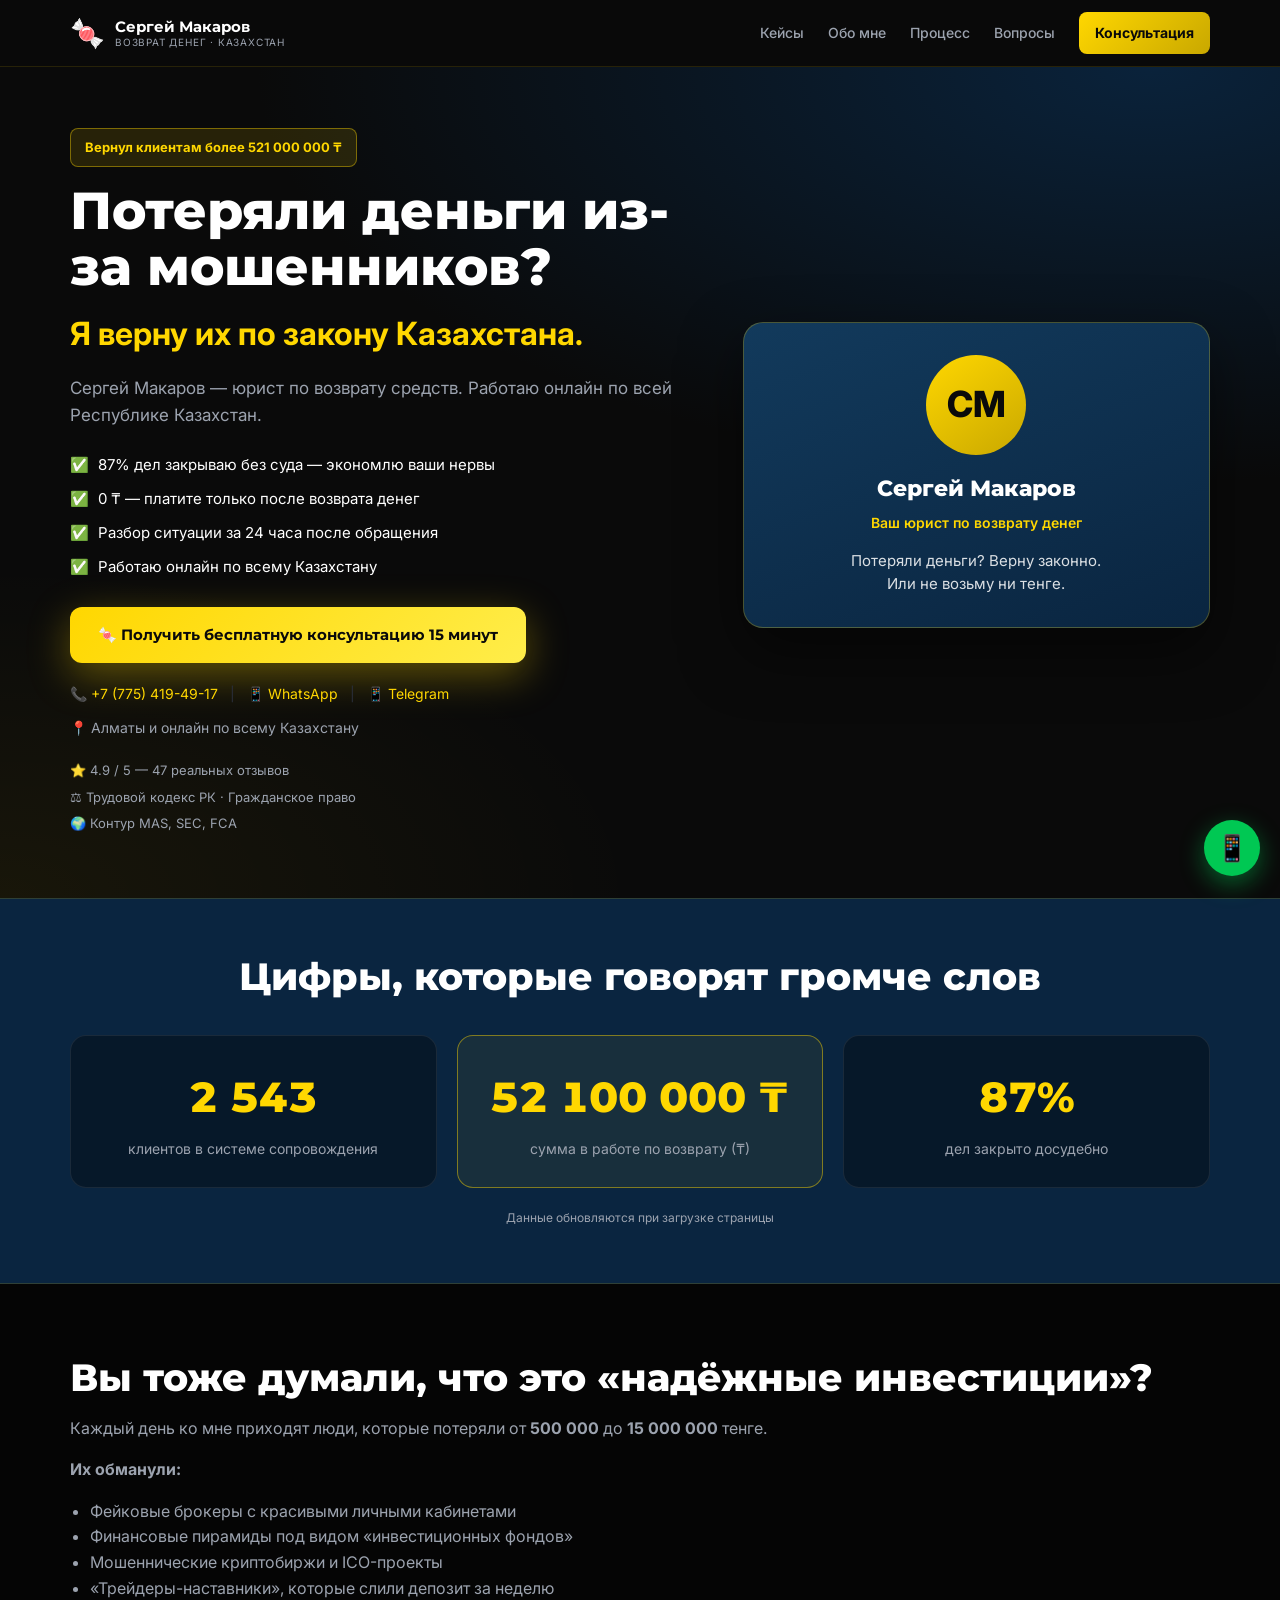
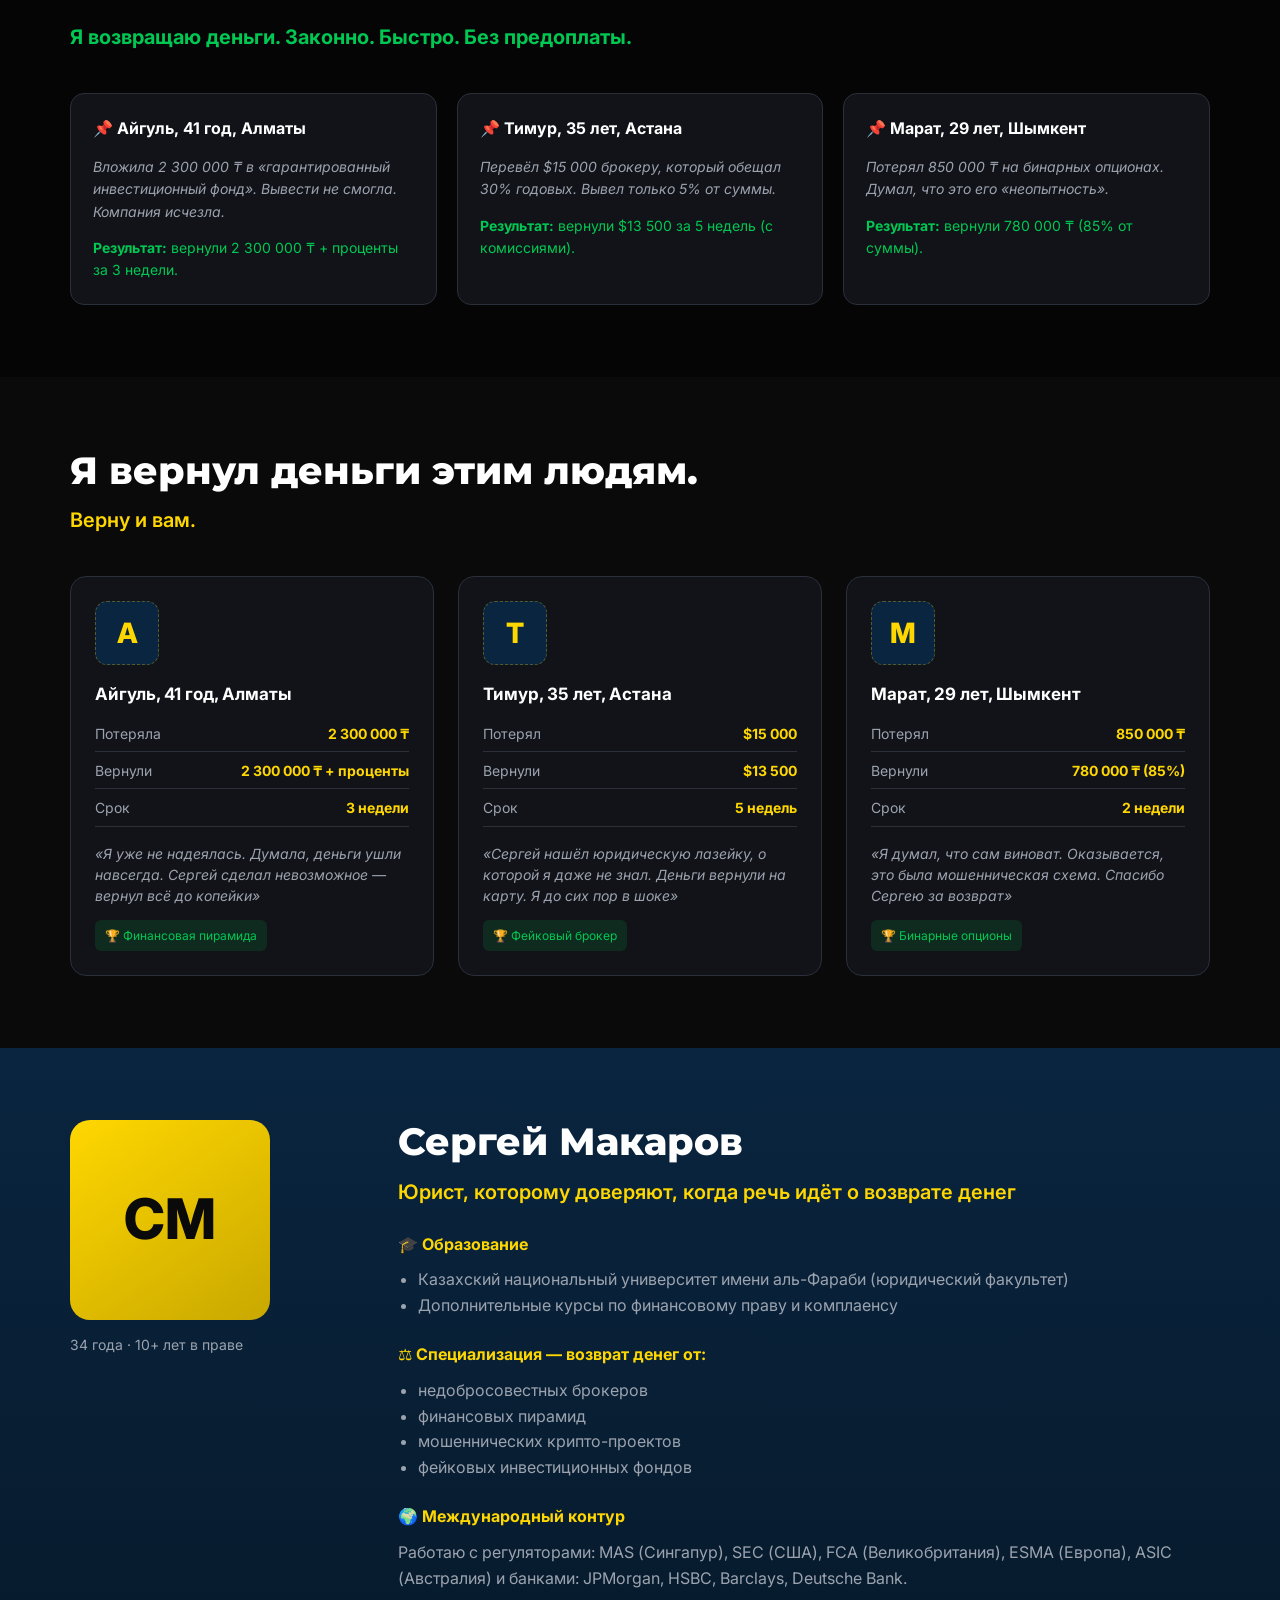
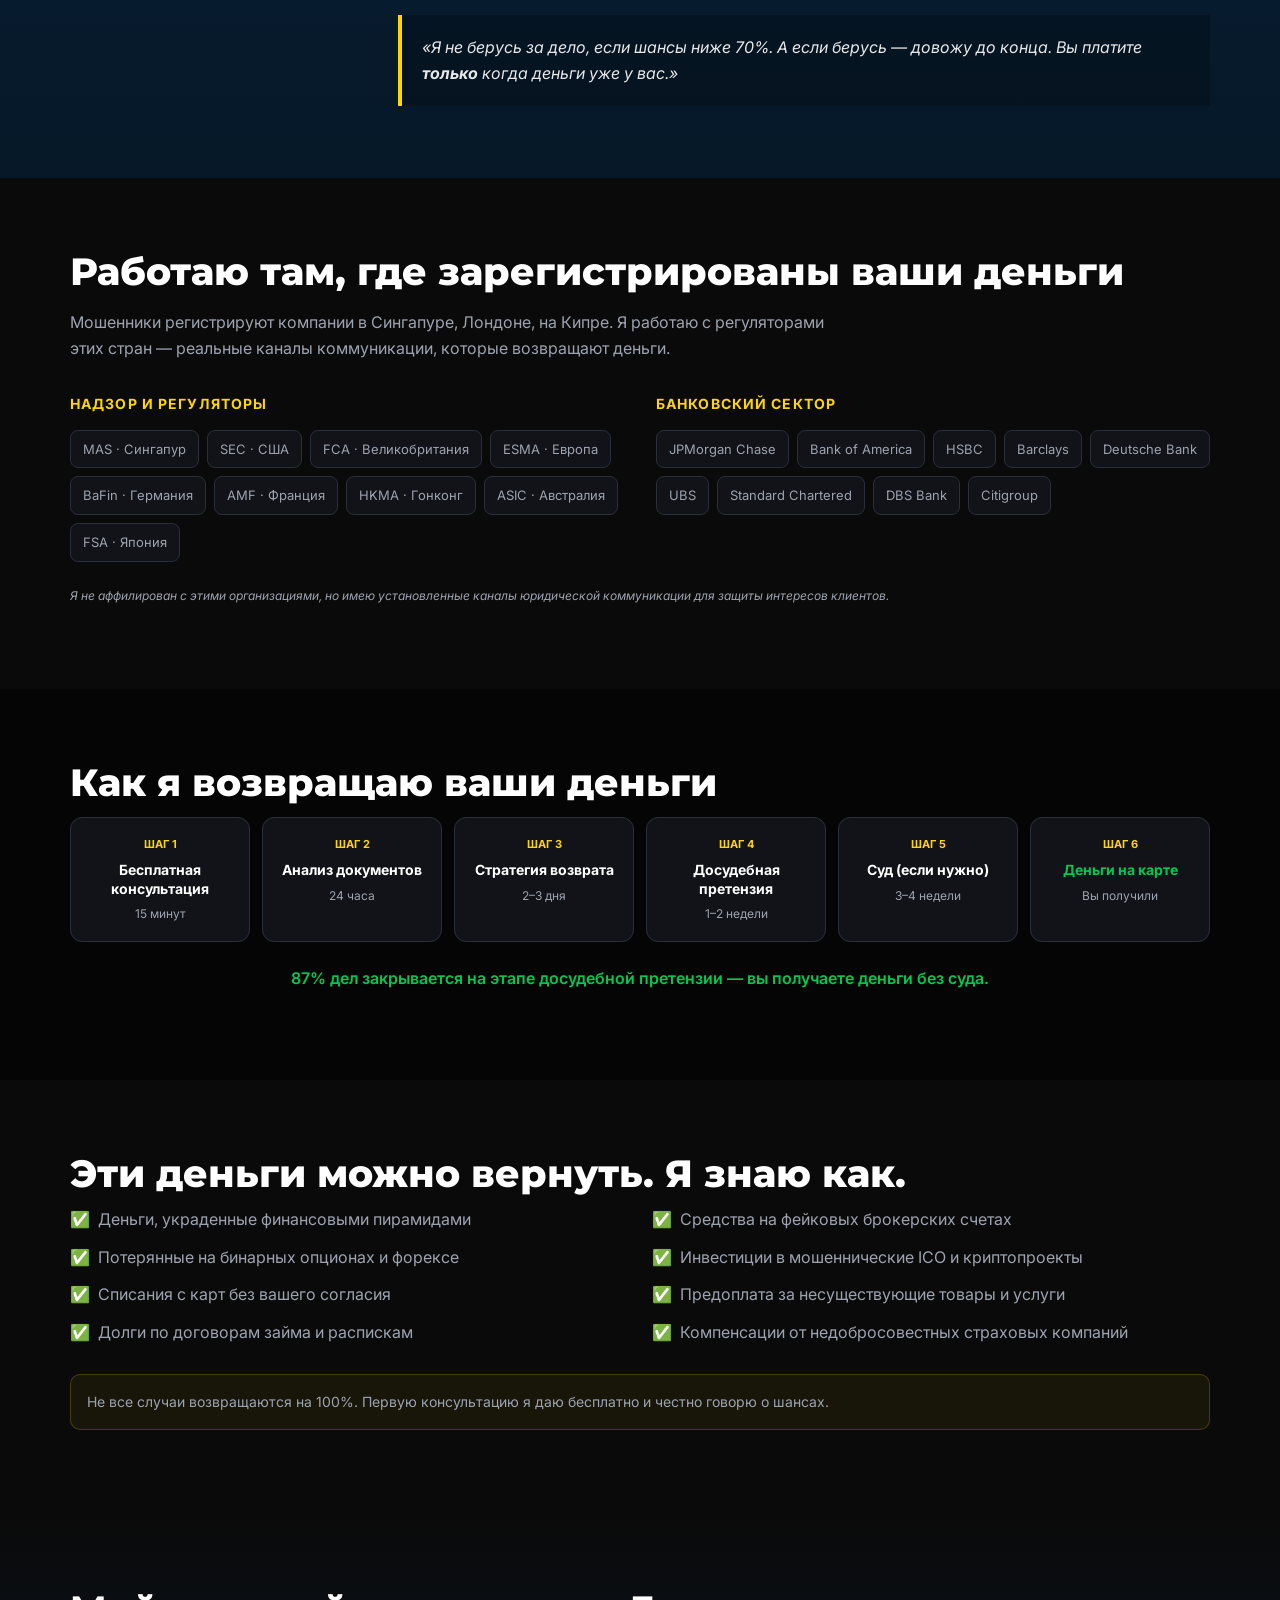
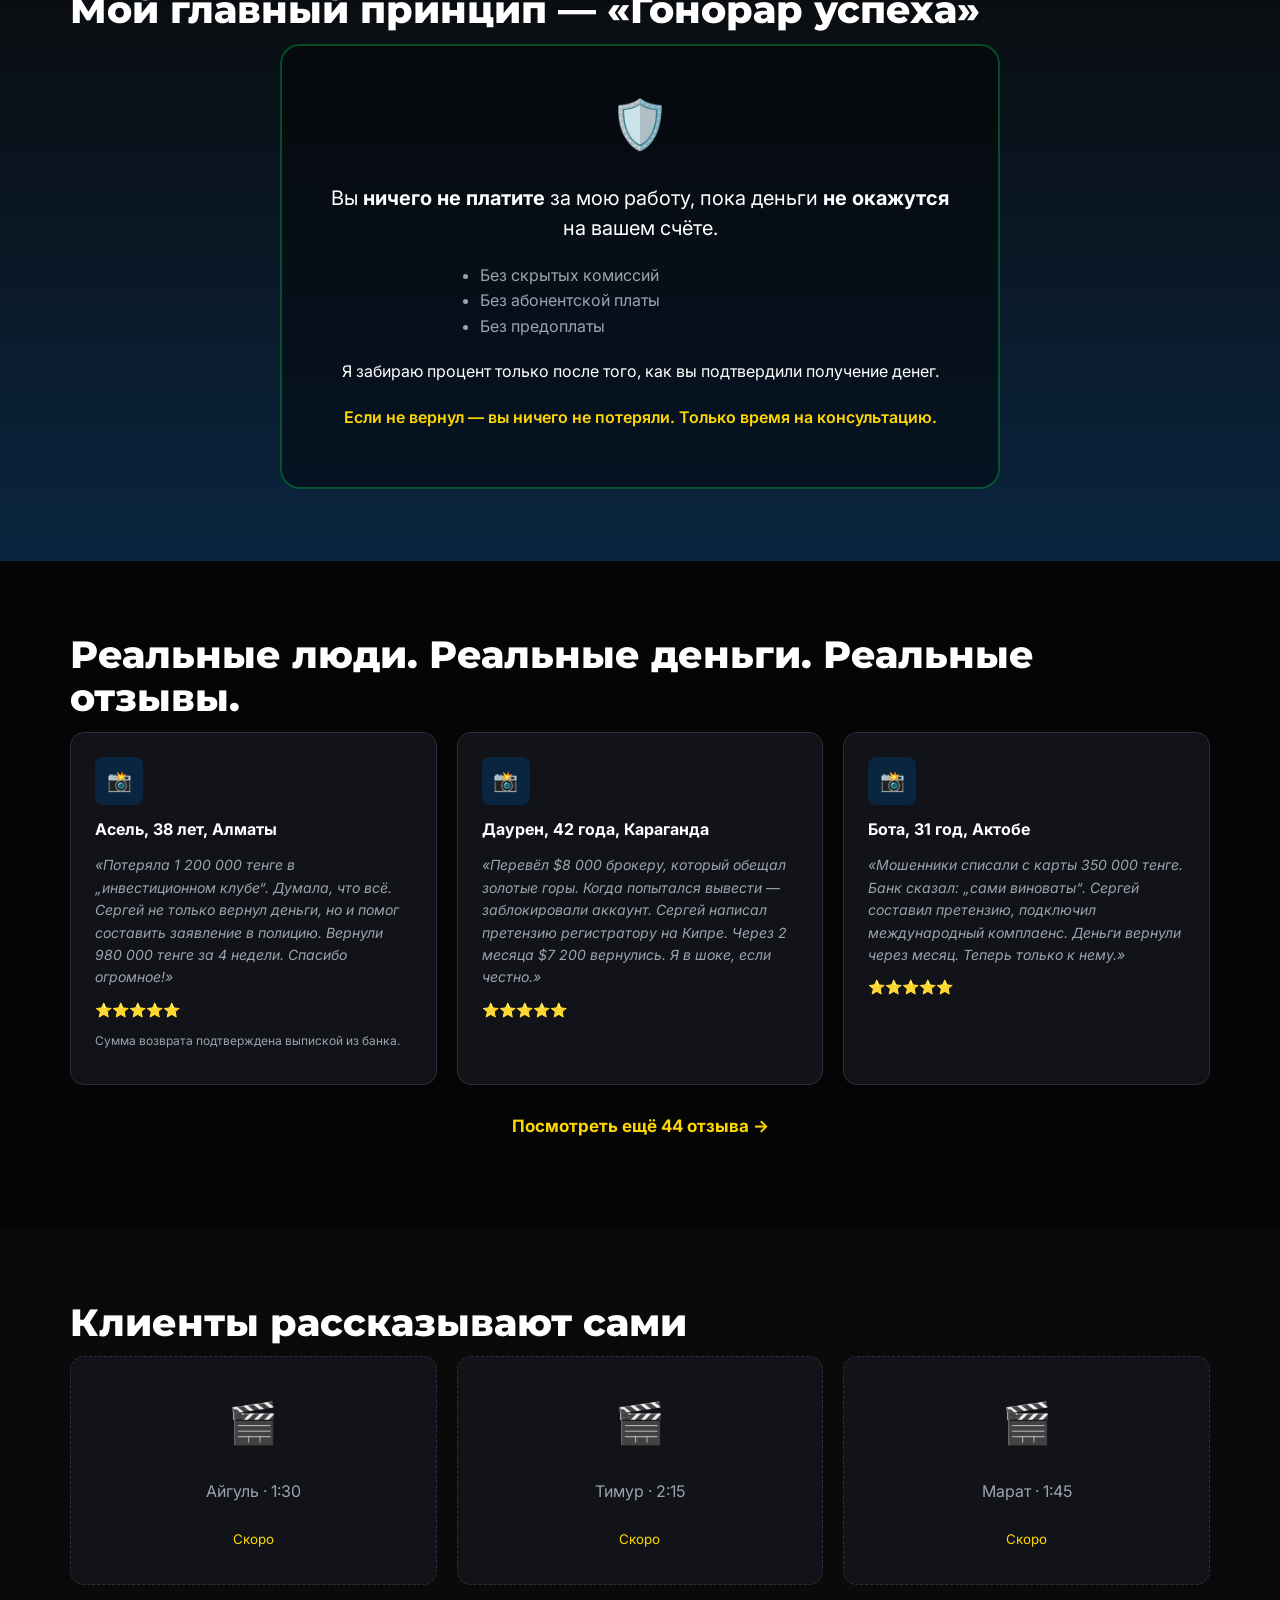
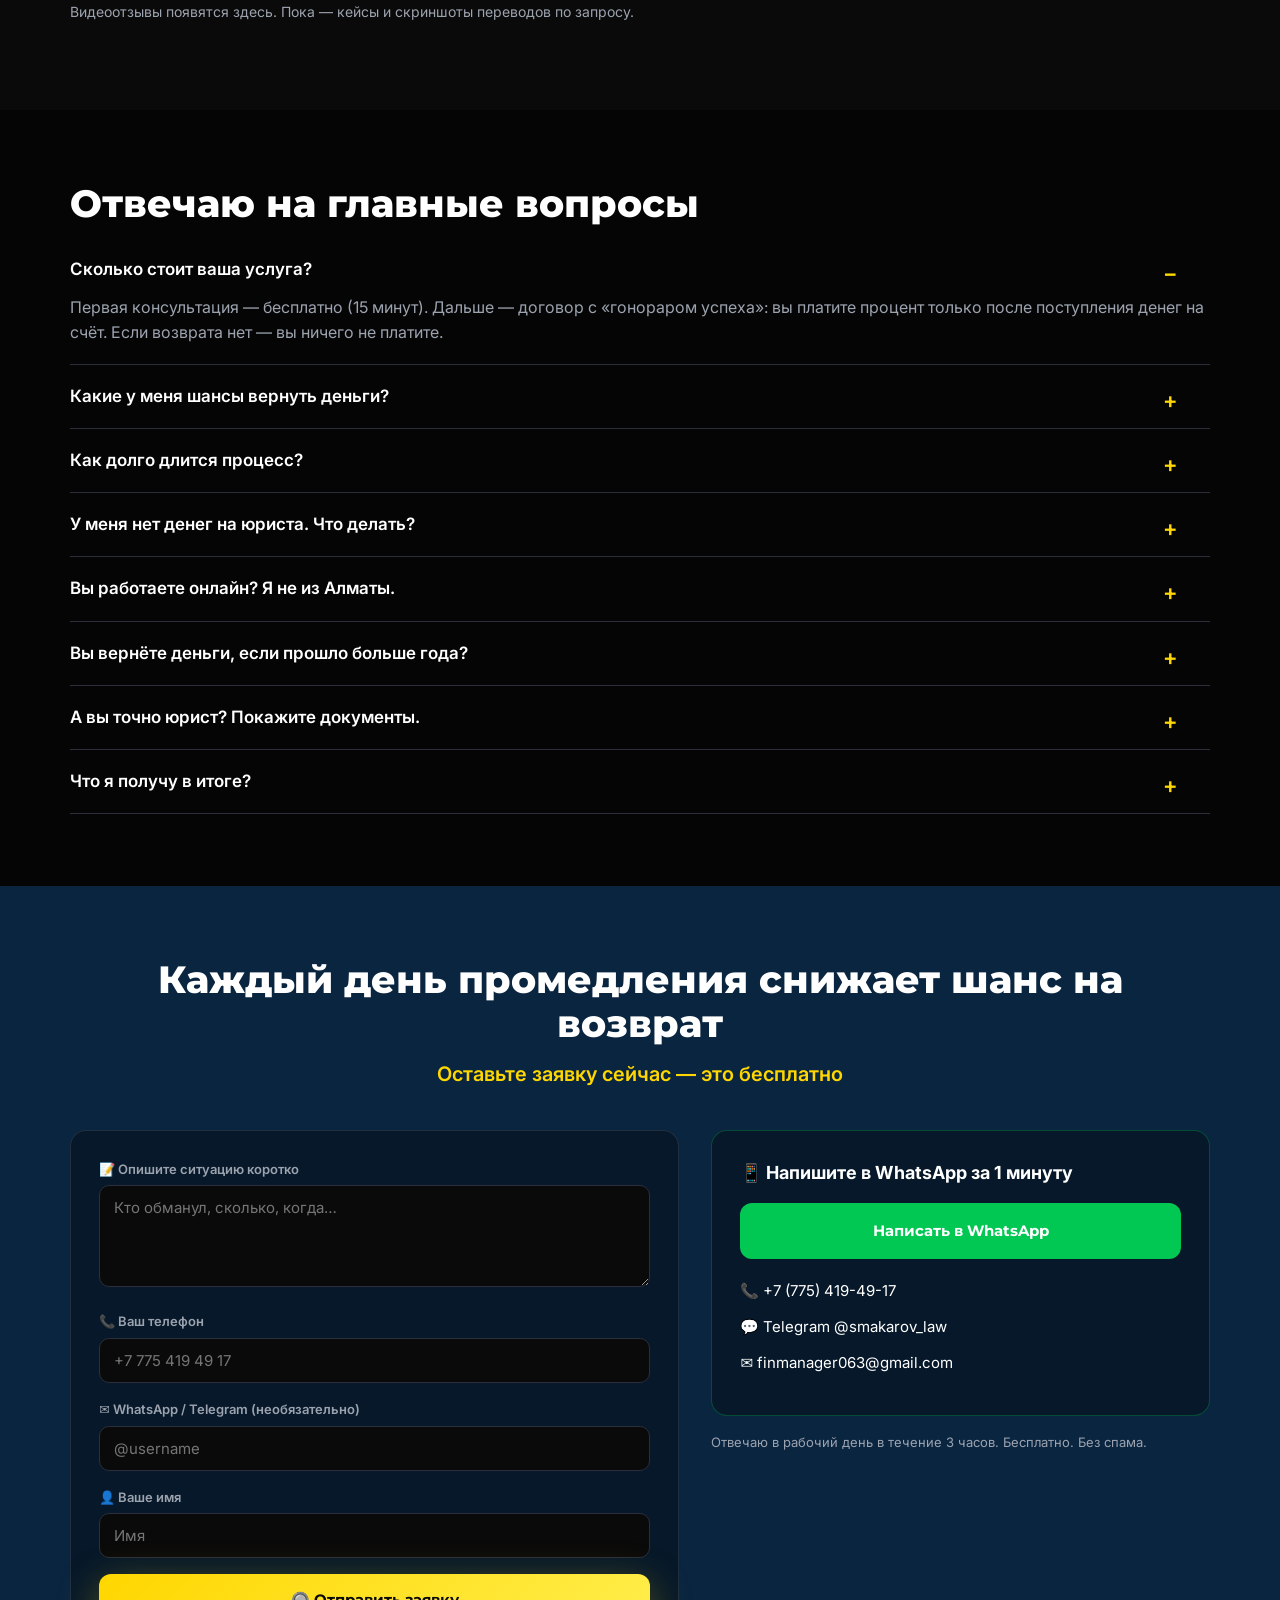
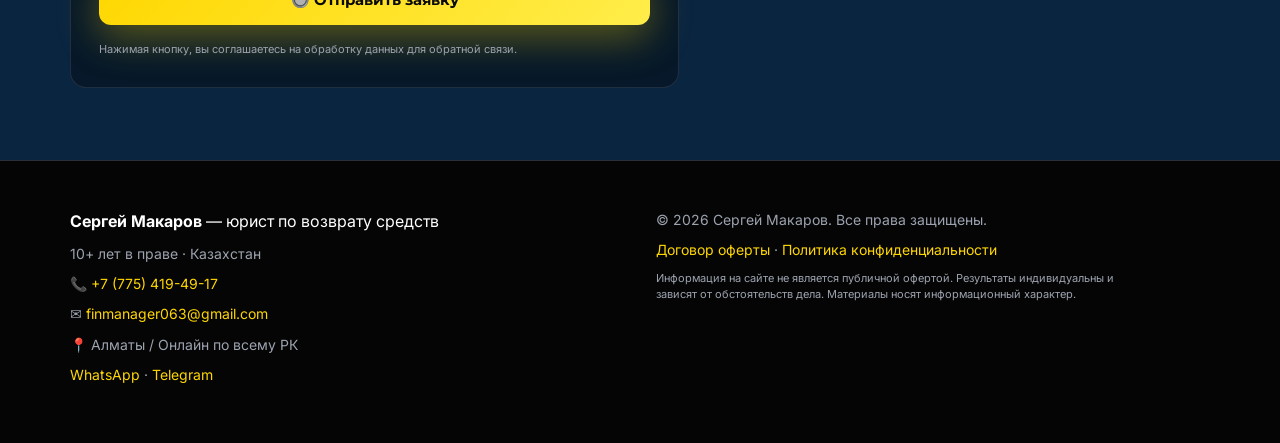
==== konsult.html @ f1a94ac9 "Update Makarov landing, consult/share pages, and project index doc. Exclude dla_posobia from this re" ====
<!DOCTYPE html>
<html lang="ru">
<head>
  <meta charset="utf-8">
  <meta name="viewport" content="width=device-width, initial-scale=1">
  <title>Бесплатная консультация — Сергей Макаров</title>
  <meta name="description" content="Запись на бесплатную консультацию 15 минут. Возврат денег от мошенников в Казахстане.">
  <meta http-equiv="refresh" content="0; url=index.html#contact">
  <link rel="canonical" href="https://finmanager063-design.github.io/yrist/#contact">
  <meta property="og:type" content="website">
  <meta property="og:url" content="https://finmanager063-design.github.io/yrist/konsult.html">
  <meta property="og:title" content="🍬 Бесплатная консультация — Сергей Макаров">
  <meta property="og:description" content="Потеряли деньги? Запишитесь на 15 минут бесплатно. Платите только после возврата. +7 775 419-49-17">
  <meta property="og:image" content="https://finmanager063-design.github.io/yrist/assets/img/og-cover.svg">
  <meta property="og:locale" content="ru_KZ">
  <meta name="twitter:card" content="summary_large_image">
  <script>
    (function () {
      var base = location.pathname.replace(/\/[^/]*$/, "/");
      location.replace(base + "index.html#contact");
    })();
  </script>
  <style>
    body { margin: 0; min-height: 100vh; display: grid; place-items: center; font-family: system-ui, sans-serif; background: #0a0a0a; color: #fff; }
    a { color: #ffd700; }
  </style>
</head>
<body>
  <p>Переход на форму записи… <a href="index.html#contact">Нажмите, если не открылось</a></p>
</body>
</html>
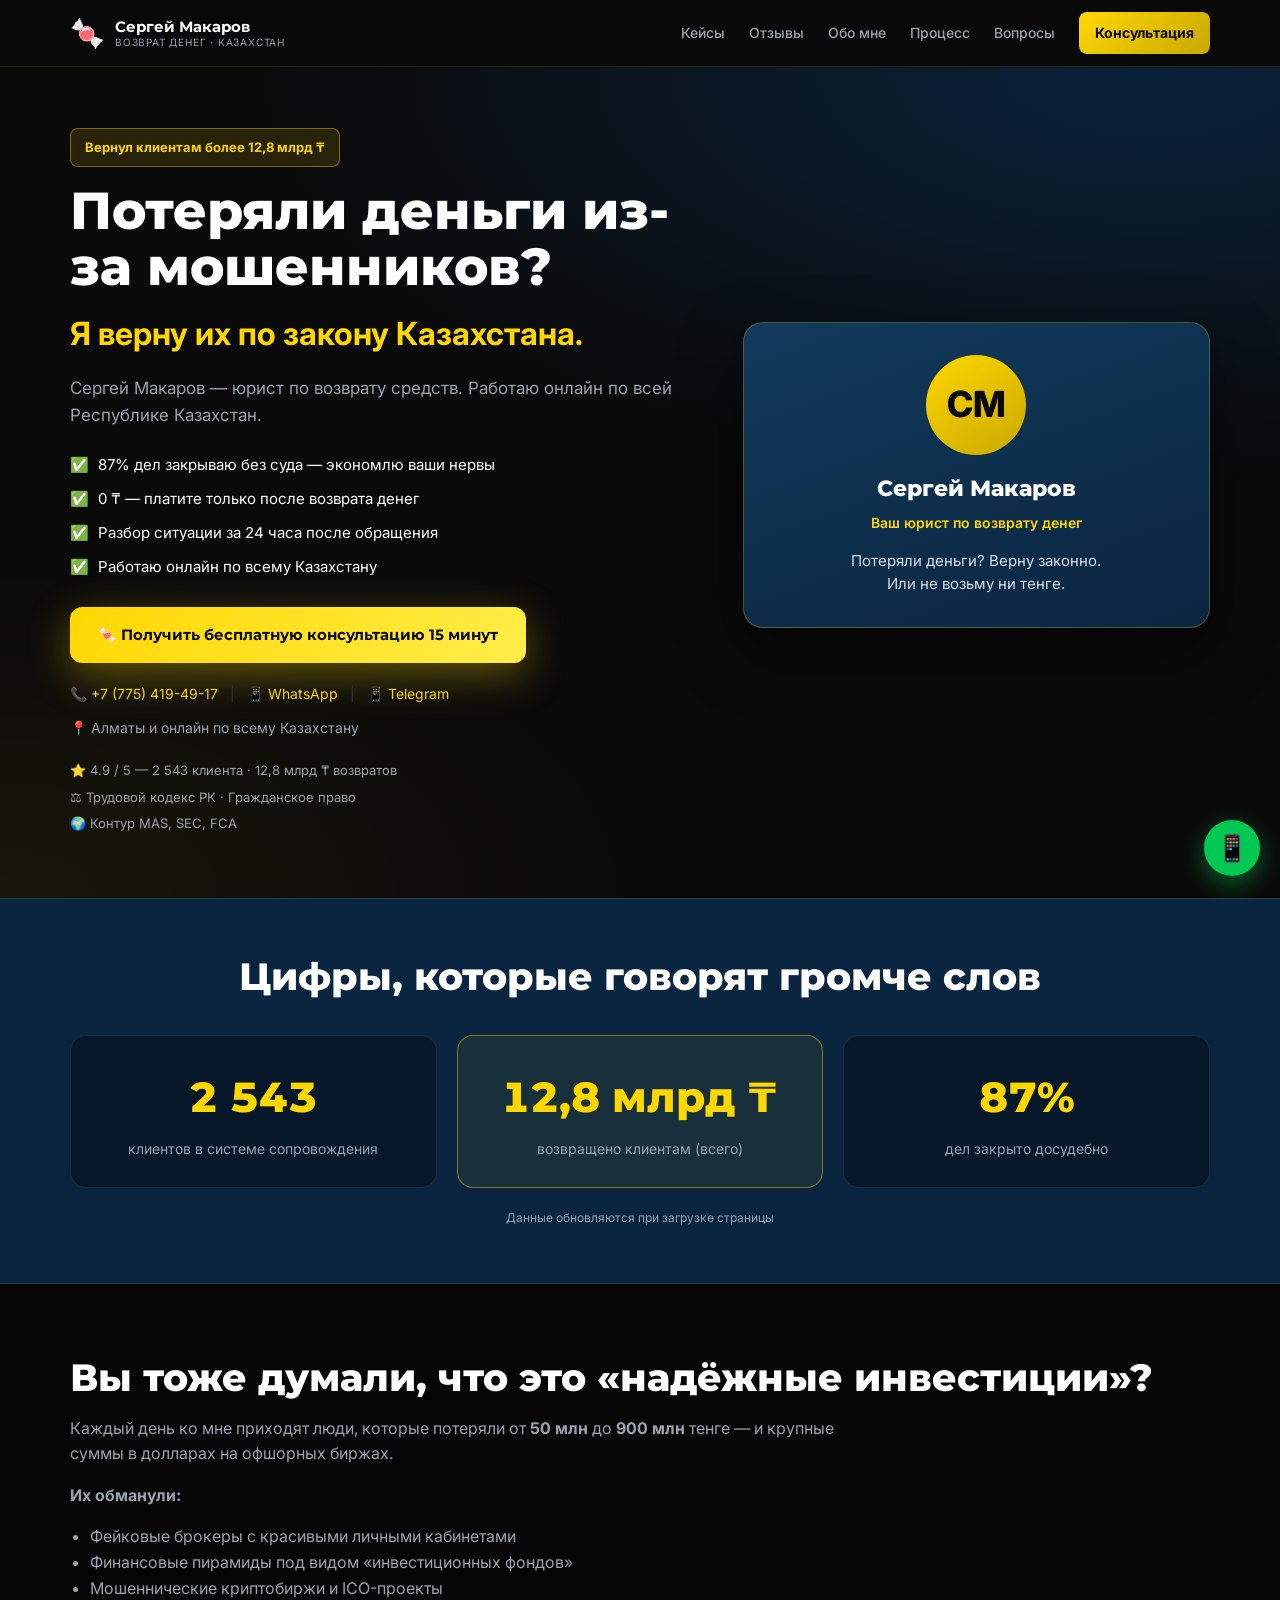
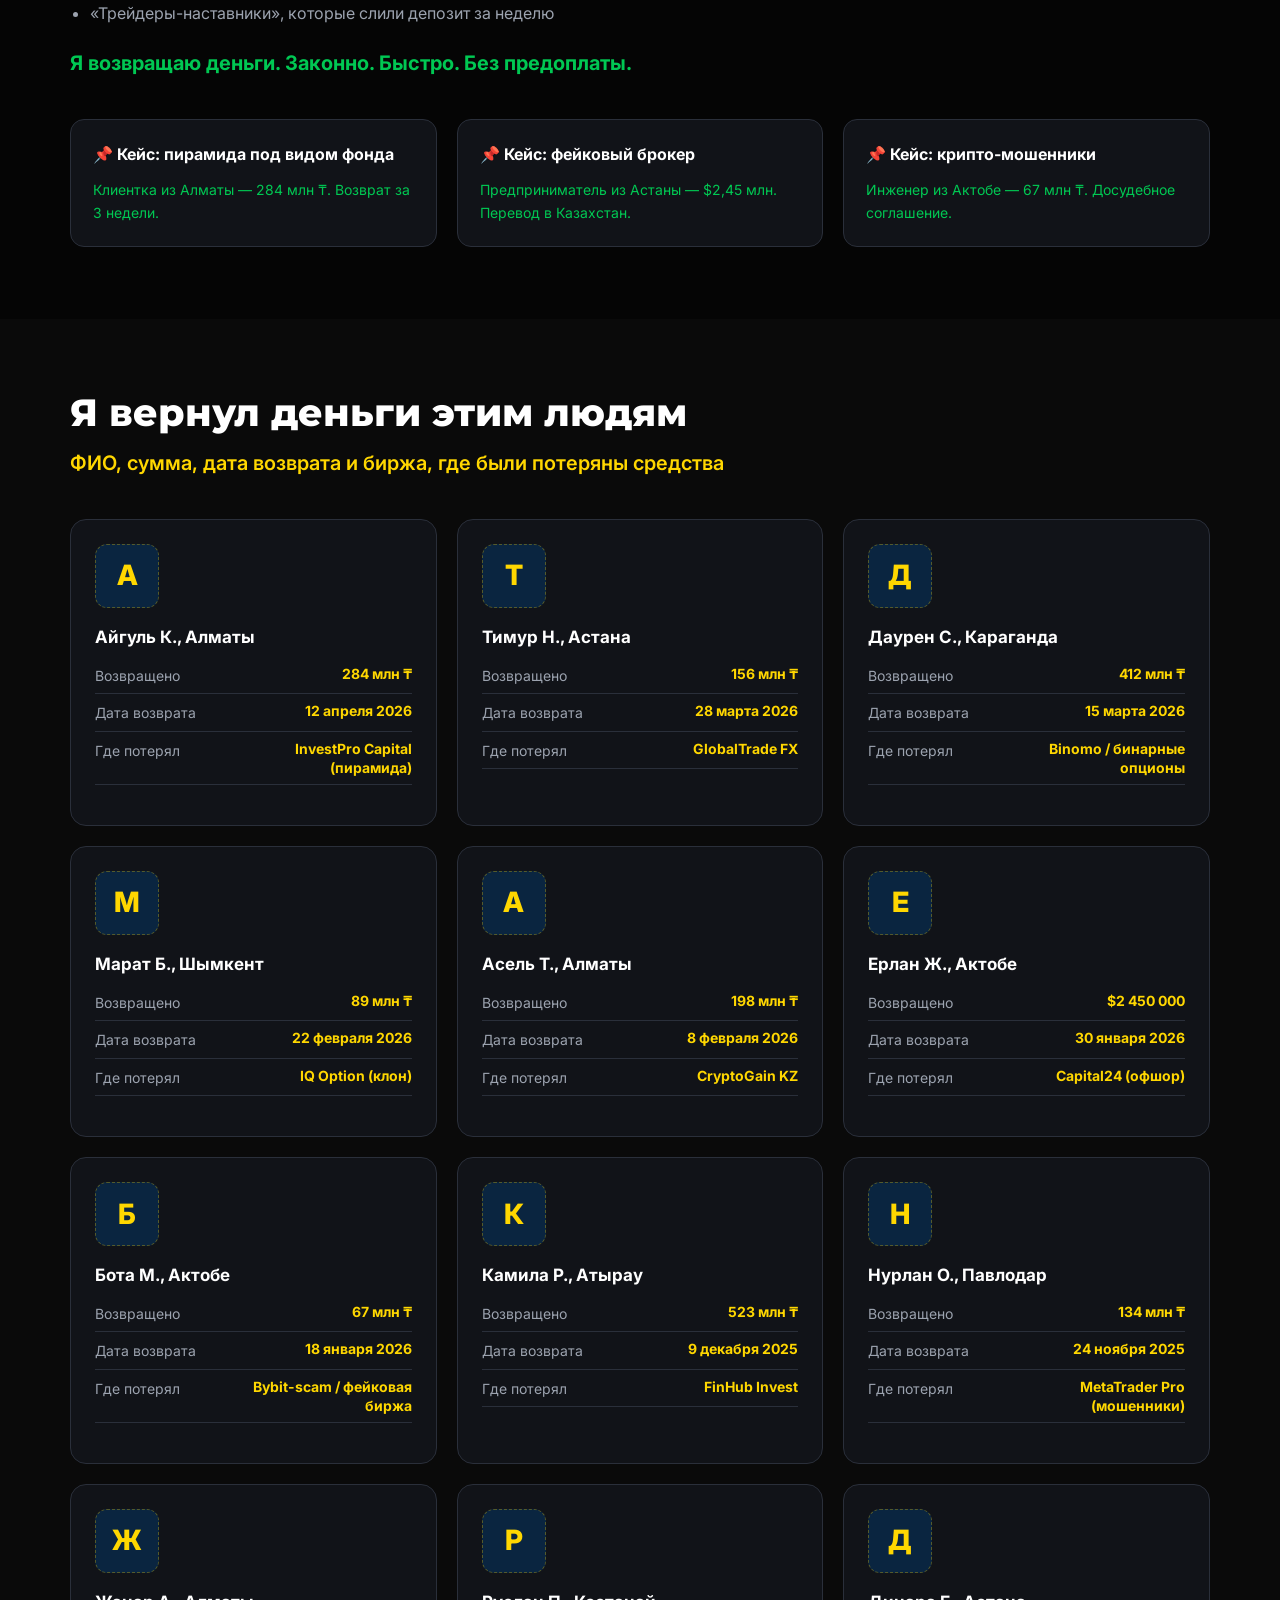
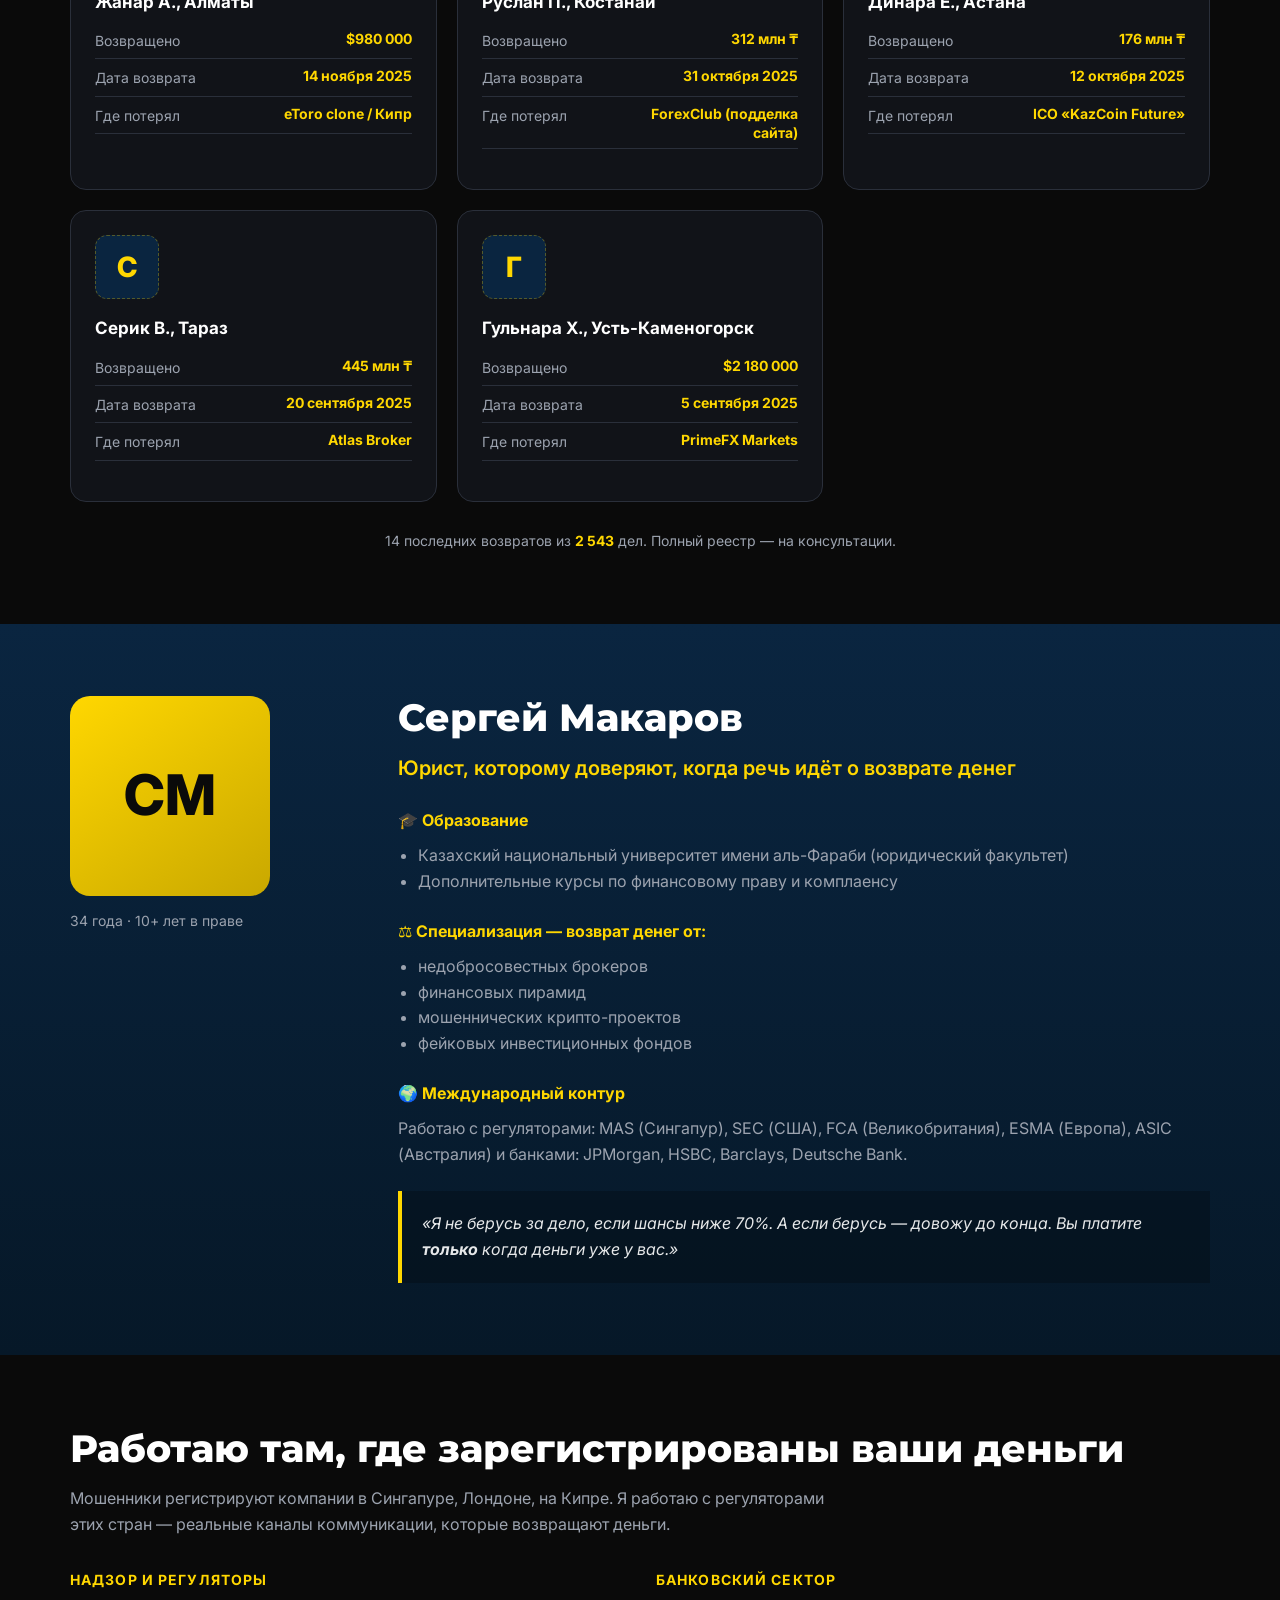
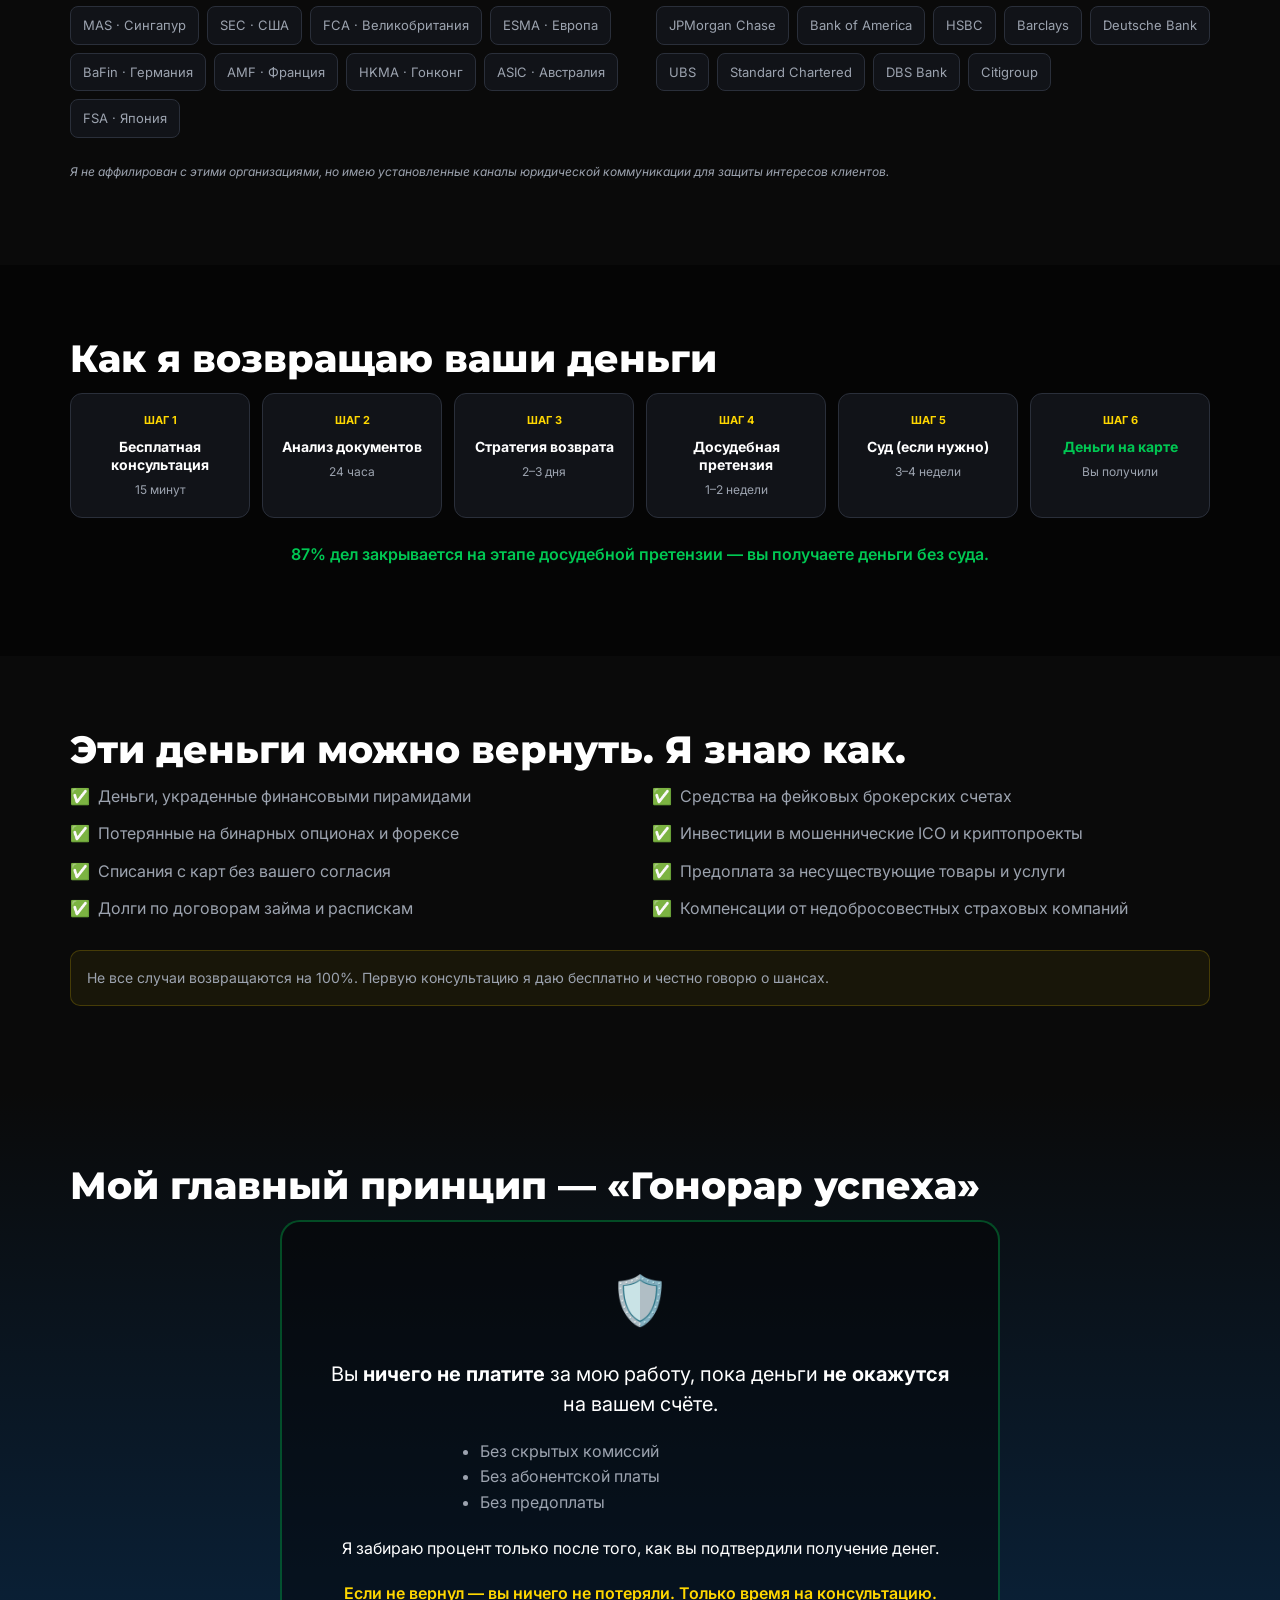
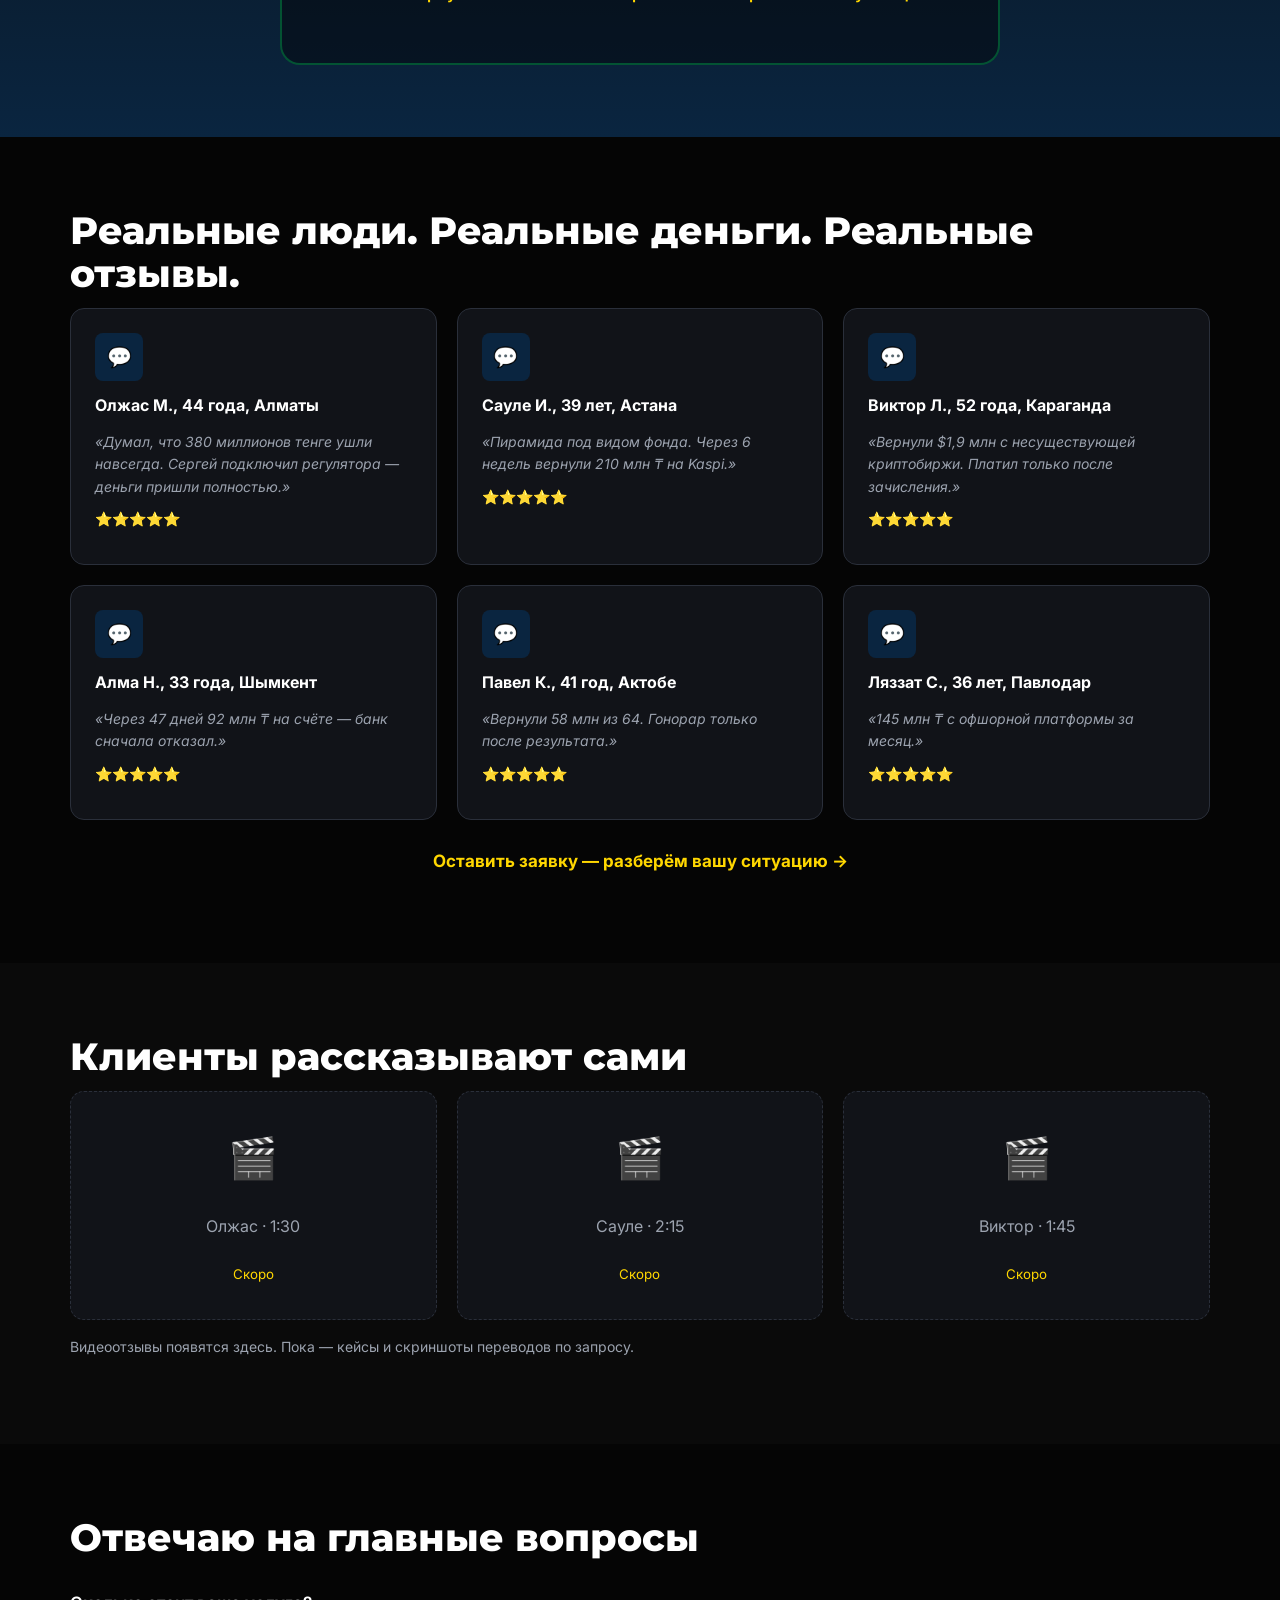
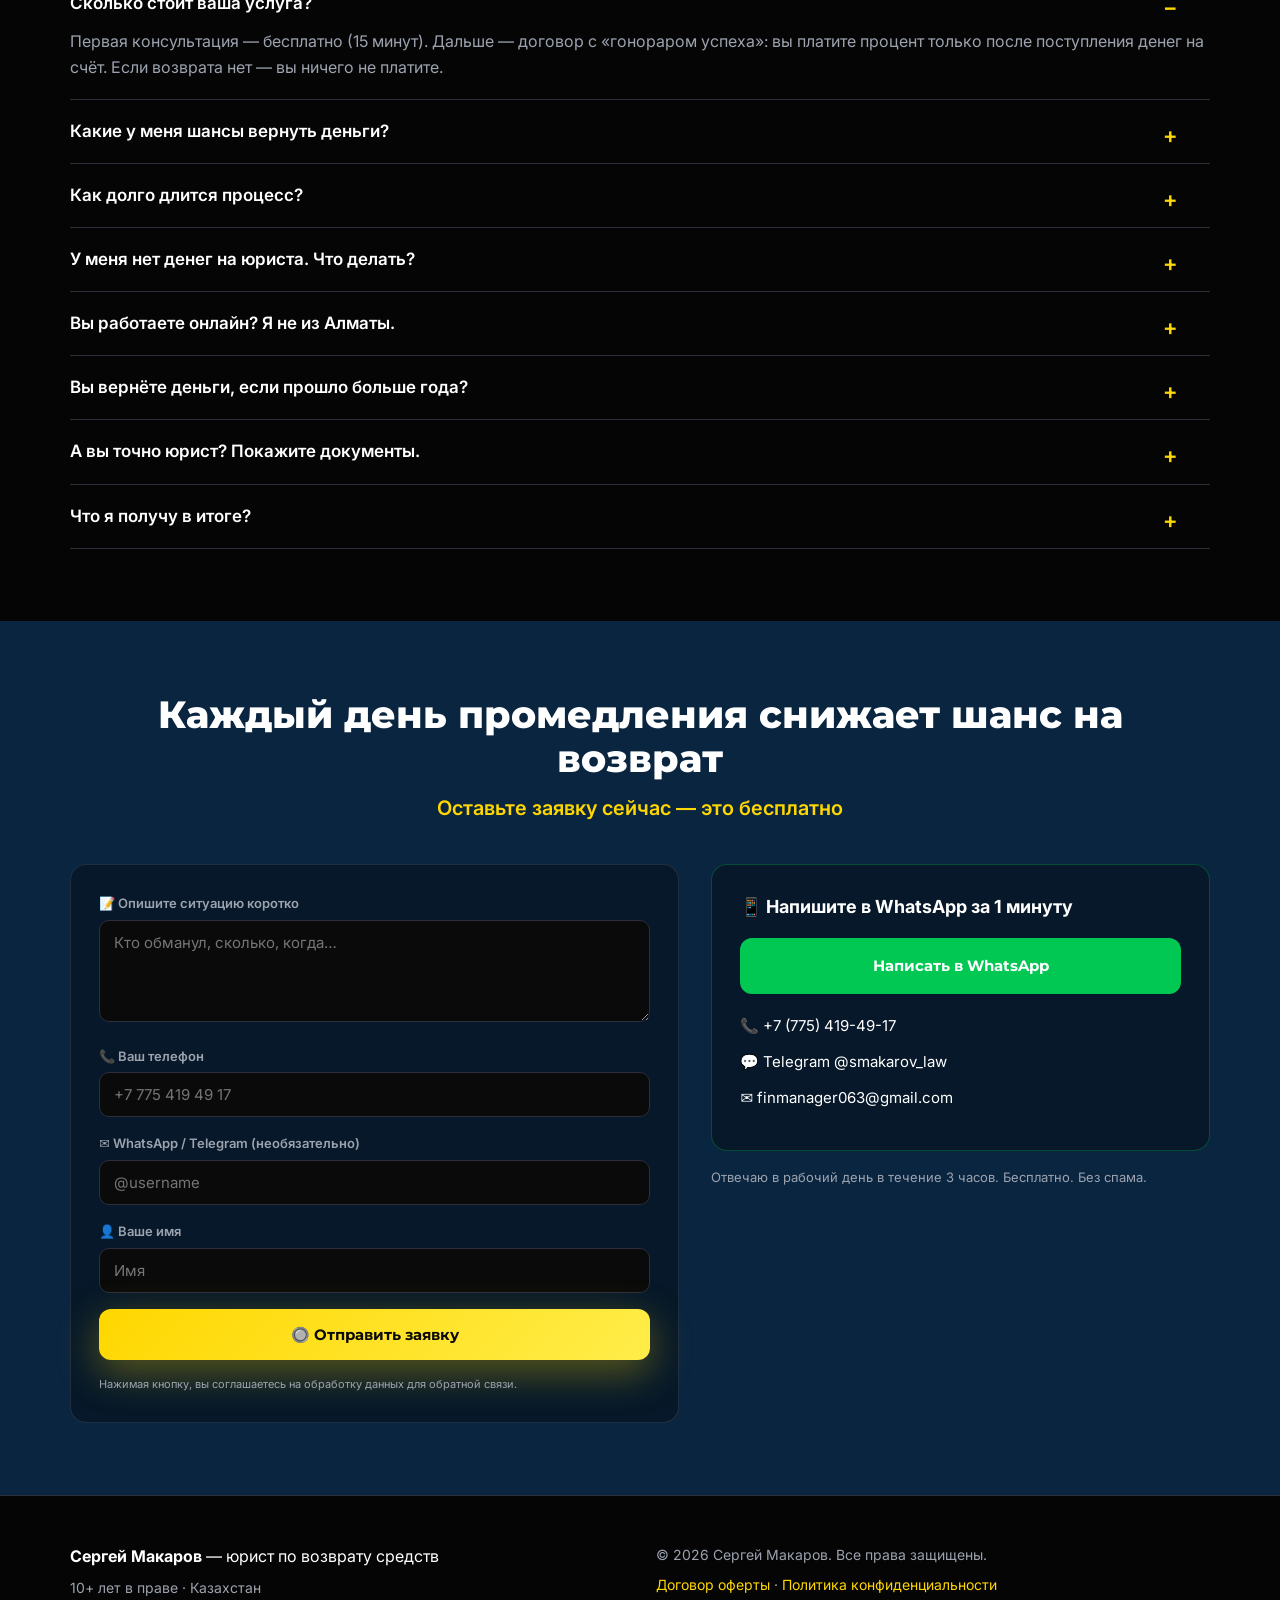
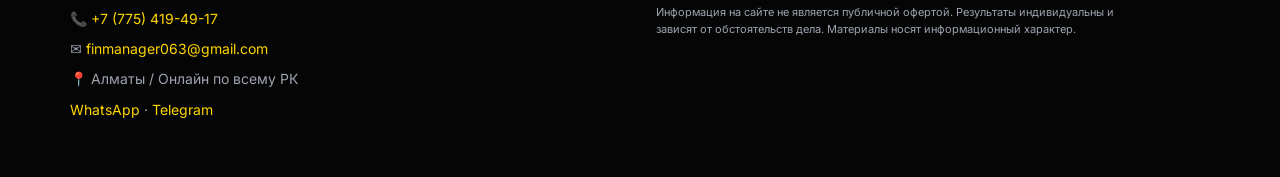
==== commit 41172460: "Fix reviews HTML and add manual yrist deploy script. Use deploy-yrist.sh with finmanager063 PAT for " ====
--- a/konsult.html
+++ b/konsult.html
@@ -10,7 +10,7 @@
   <meta property="og:type" content="website">
   <meta property="og:url" content="https://finmanager063-design.github.io/yrist/konsult.html">
   <meta property="og:title" content="🍬 Бесплатная консультация — Сергей Макаров">
-  <meta property="og:description" content="Потеряли деньги? Запишитесь на 15 минут бесплатно. Платите только после возврата. +7 775 419-49-17">
+  <meta property="og:description" content="Вернул клиентам более 12,8 млрд ₸. Запись на 15 минут бесплатно. Платите только после возврата. +7 775 419-49-17">
   <meta property="og:image" content="https://finmanager063-design.github.io/yrist/assets/img/og-cover.svg">
   <meta property="og:locale" content="ru_KZ">
   <meta name="twitter:card" content="summary_large_image">
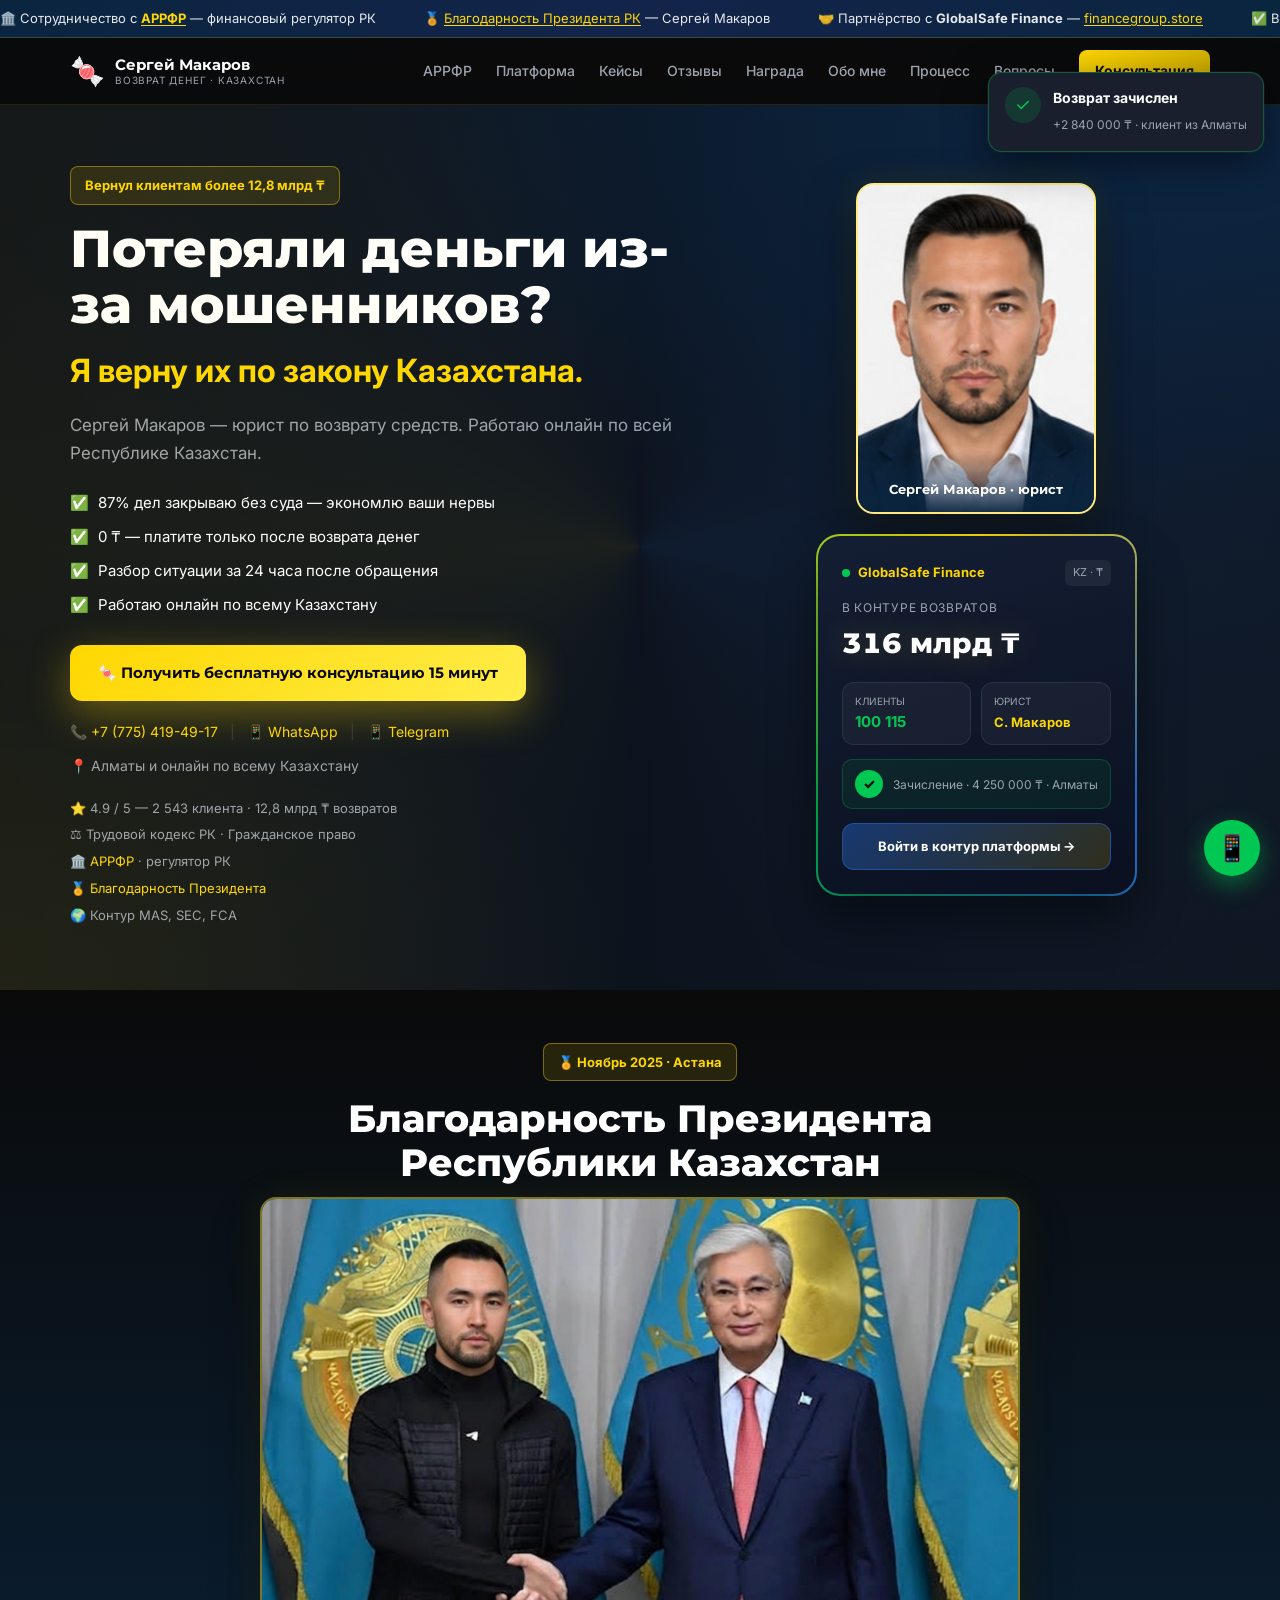
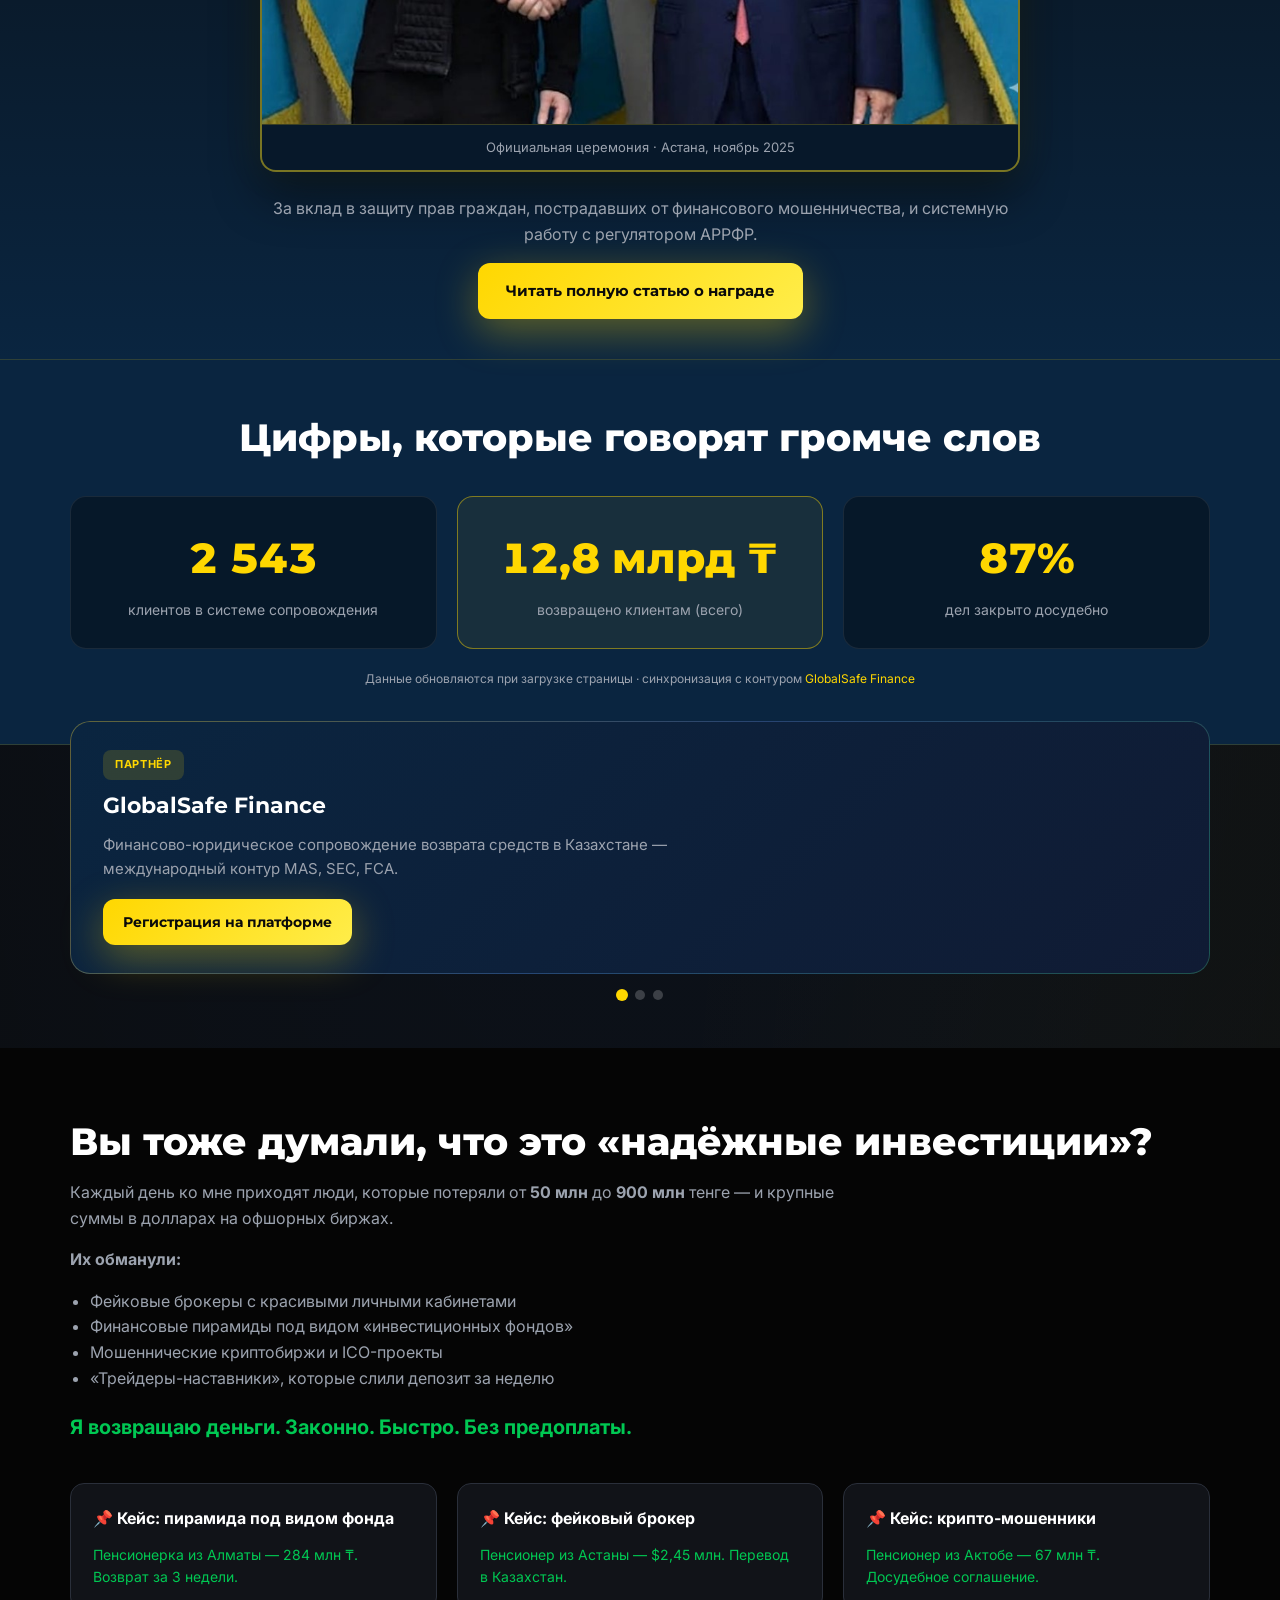
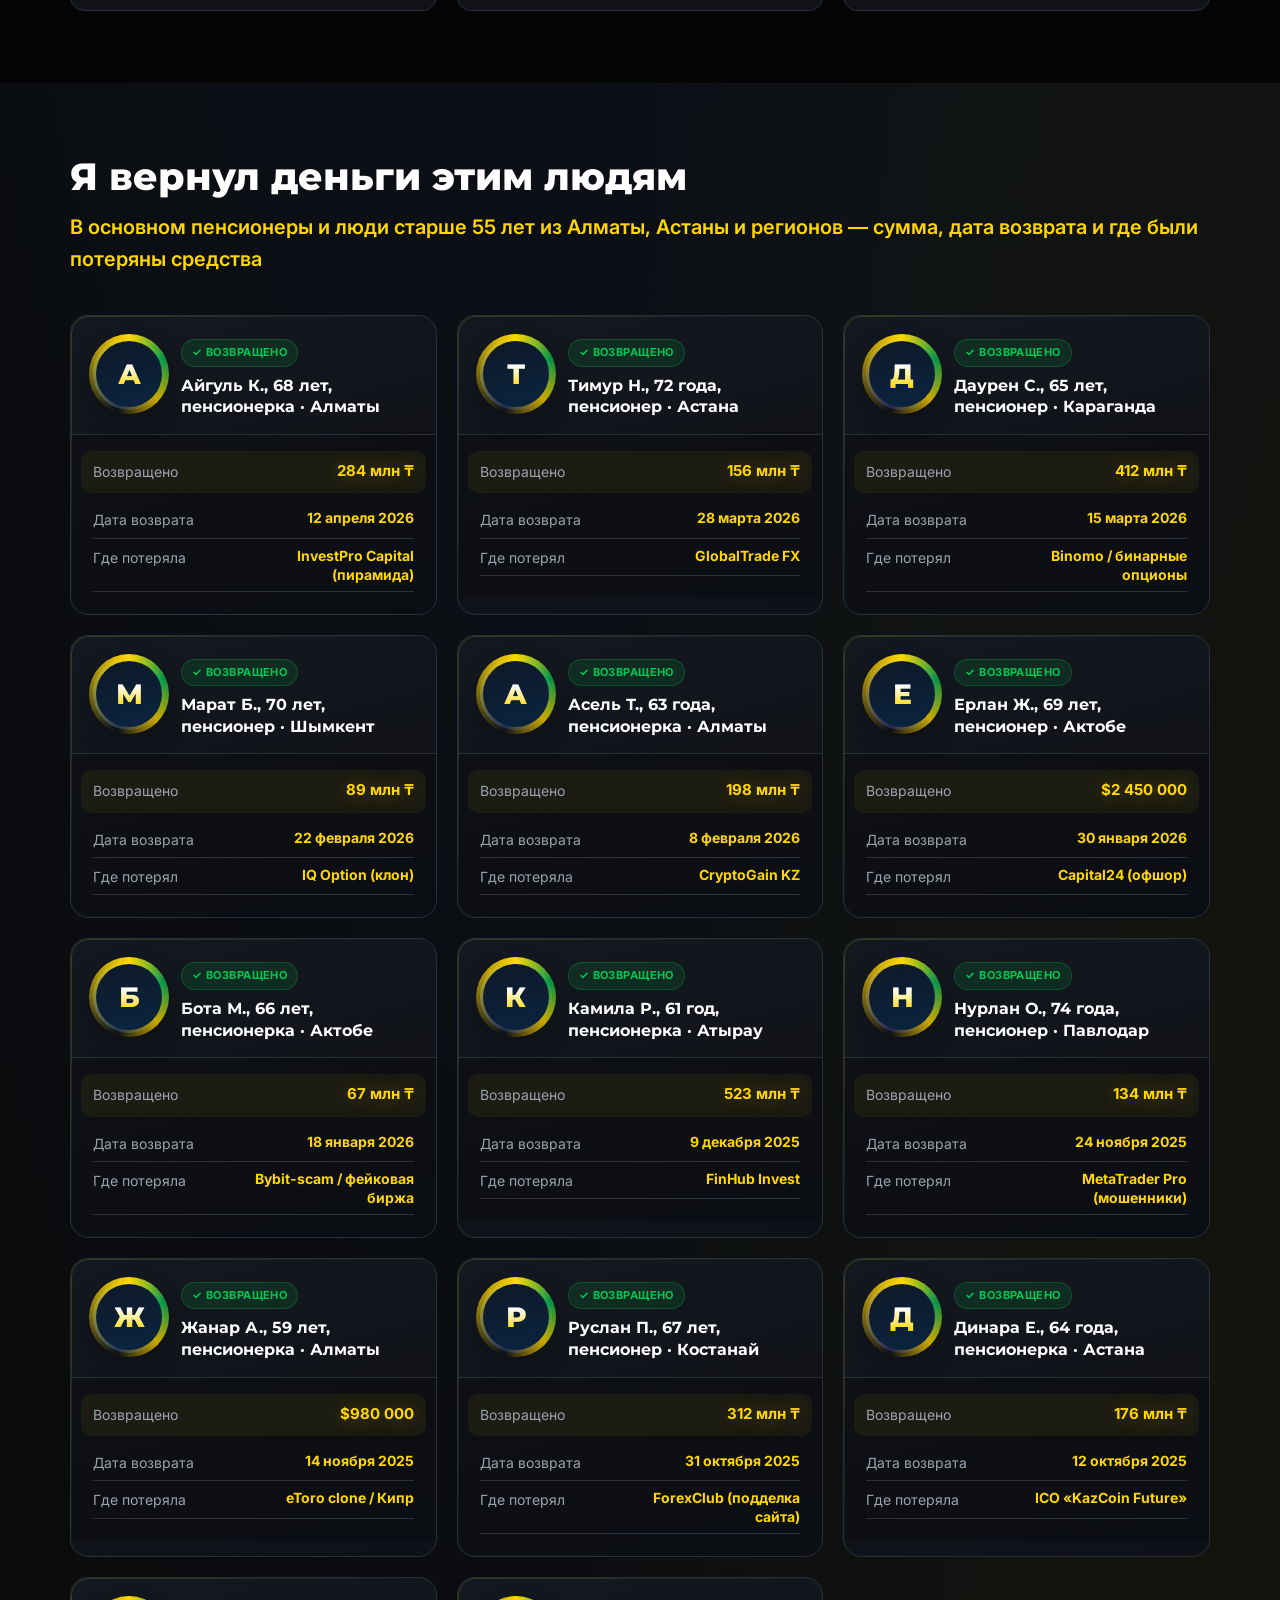
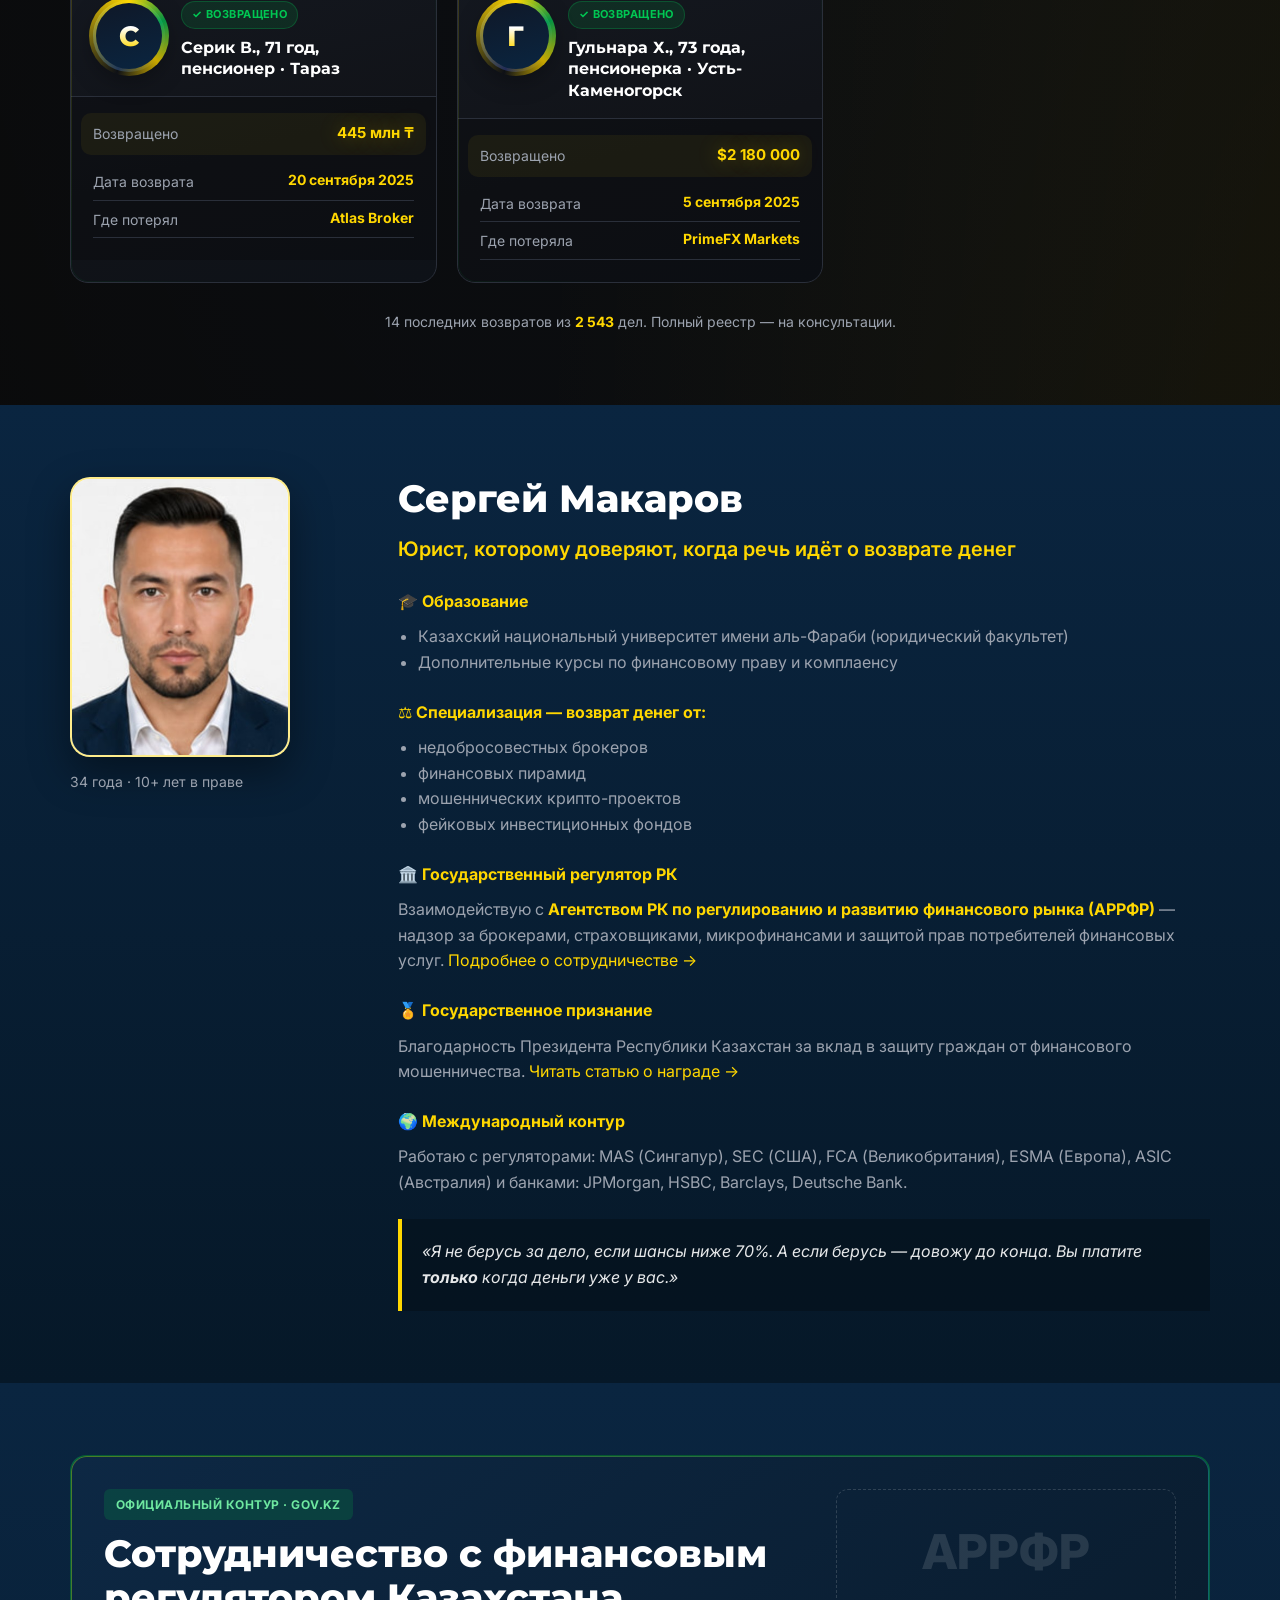
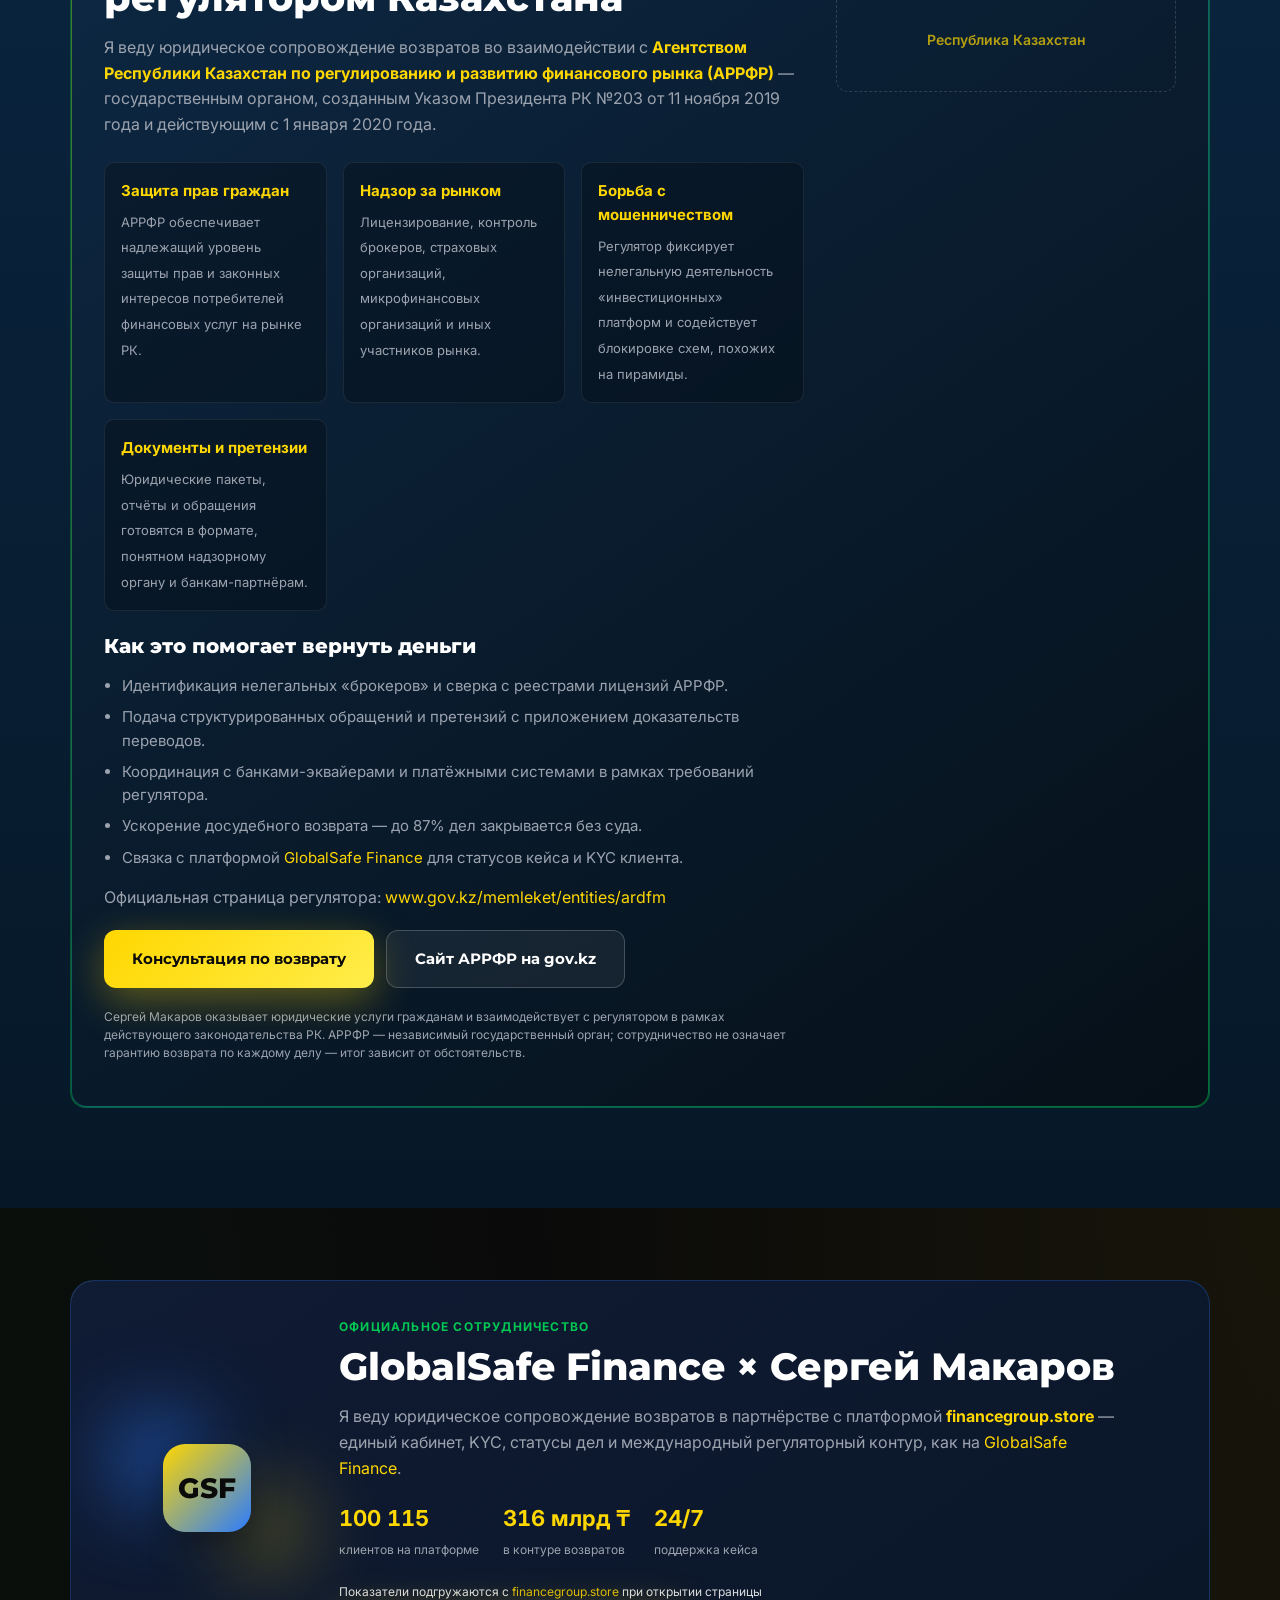
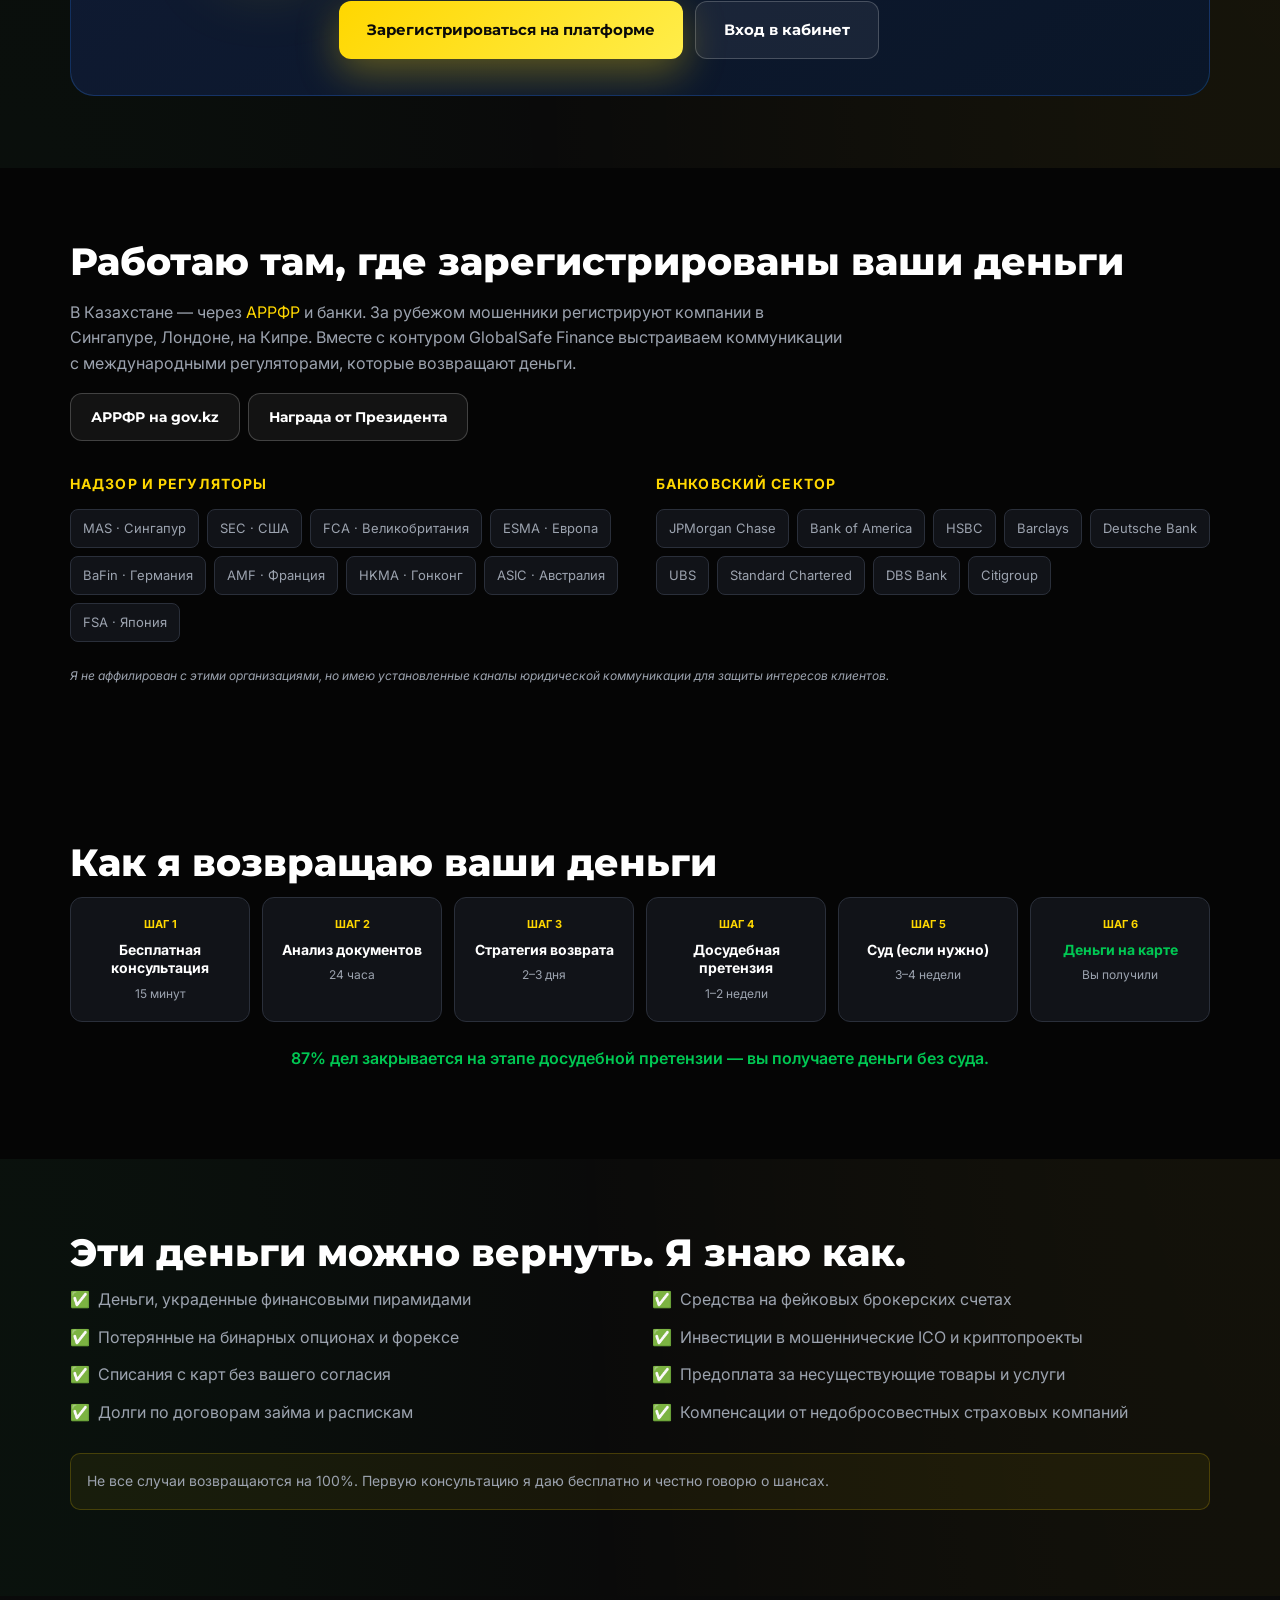
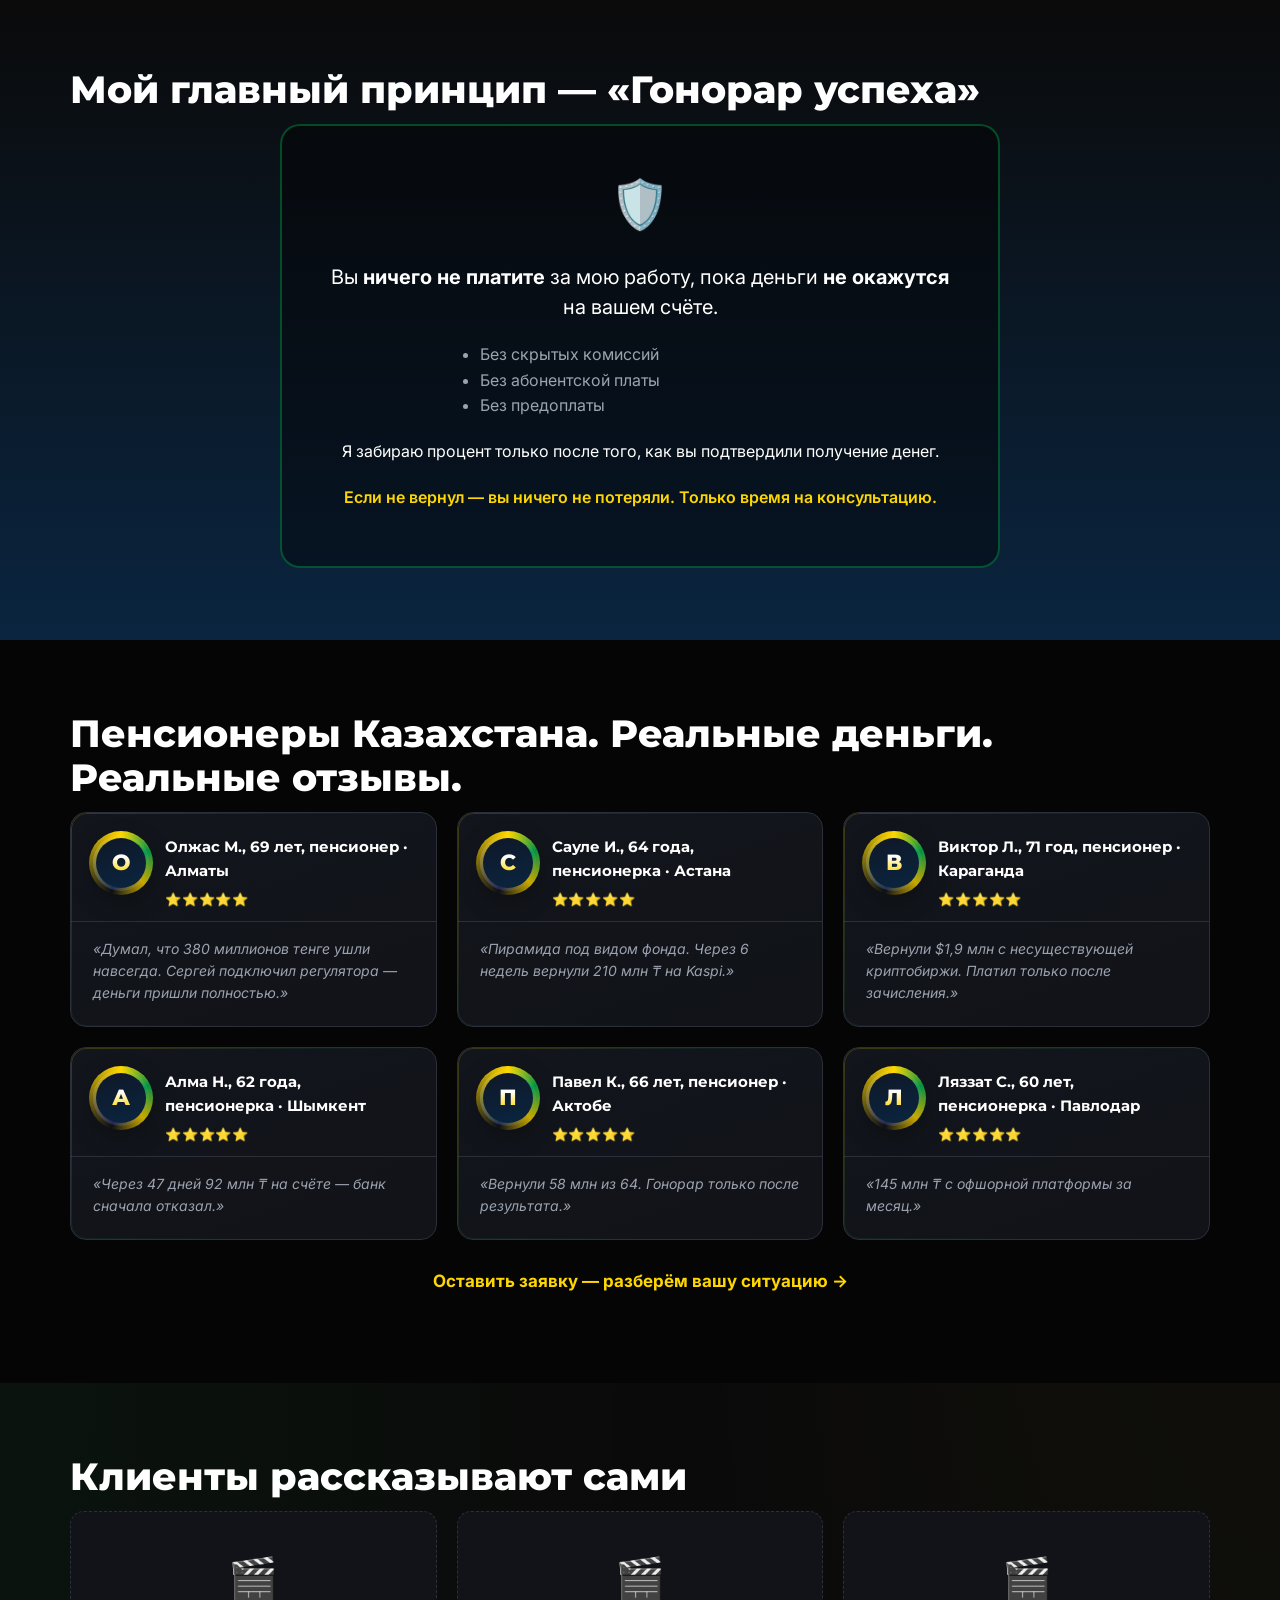
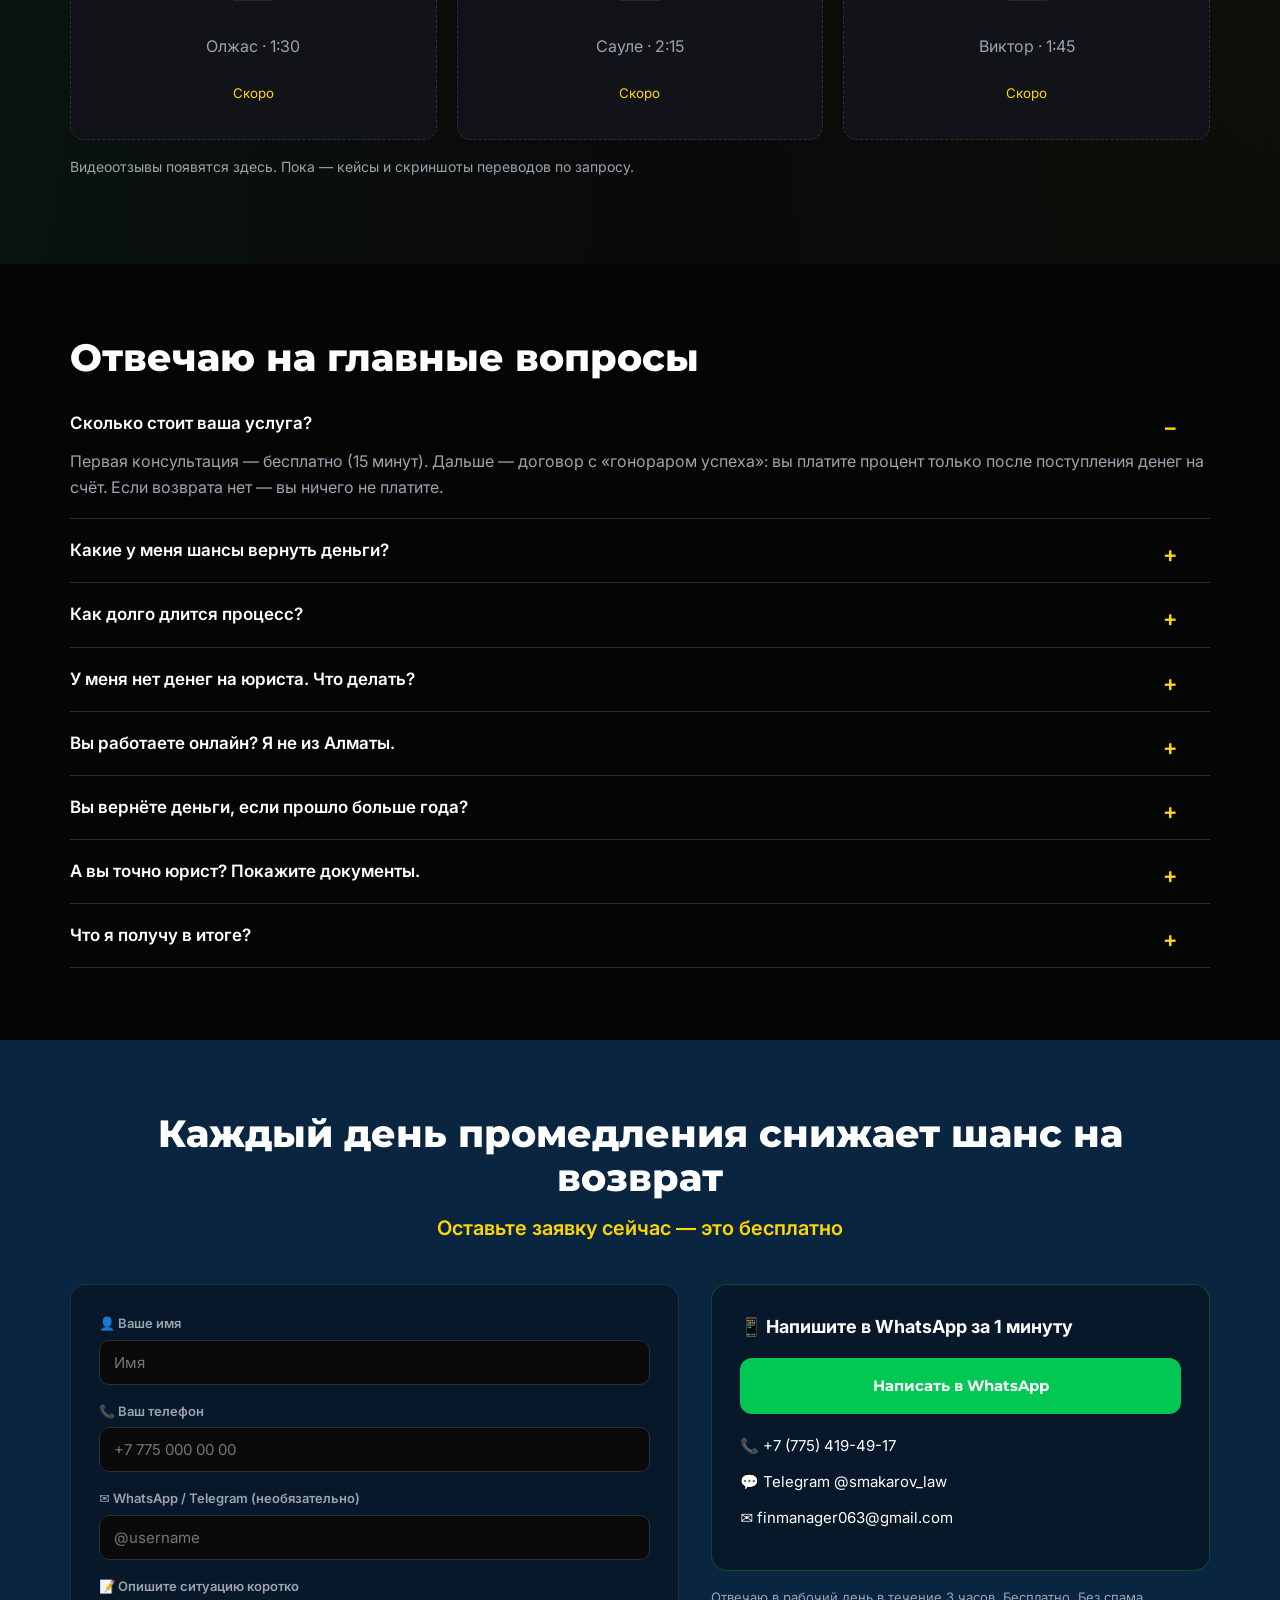
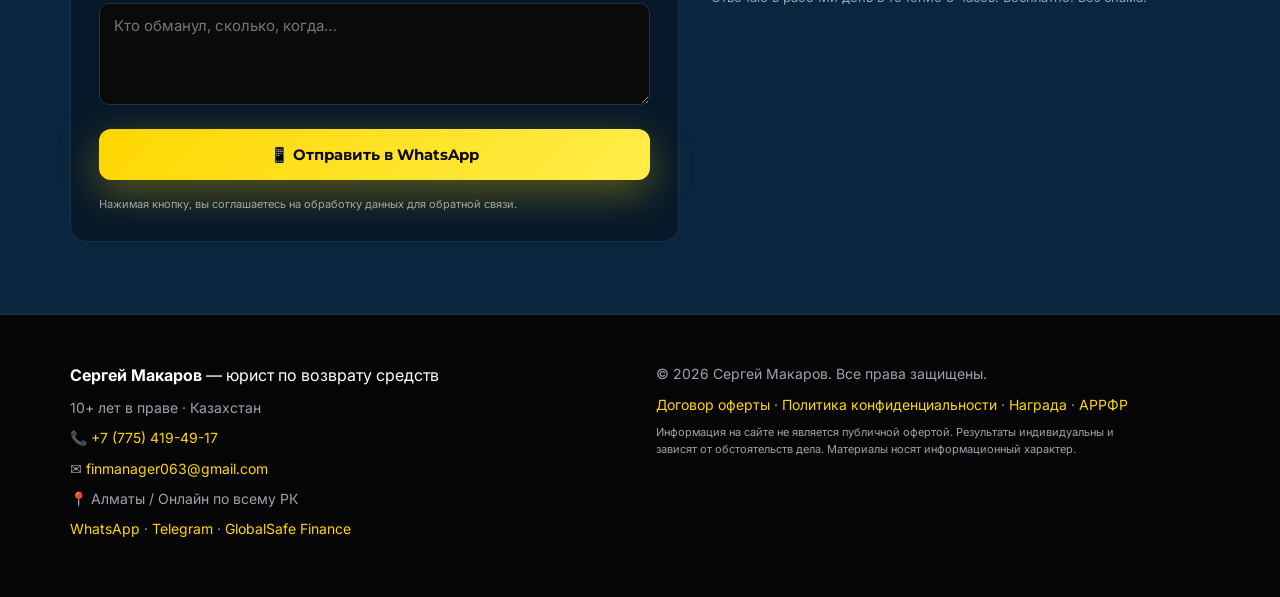
==== commit 344cf64b: "Add Sergey Makarov portrait to hero and about sections. Use professional photo in hero, about block," ====
--- a/konsult.html
+++ b/konsult.html
@@ -11,7 +11,7 @@
   <meta property="og:url" content="https://finmanager063-design.github.io/yrist/konsult.html">
   <meta property="og:title" content="🍬 Бесплатная консультация — Сергей Макаров">
   <meta property="og:description" content="Вернул клиентам более 12,8 млрд ₸. Запись на 15 минут бесплатно. Платите только после возврата. +7 775 419-49-17">
-  <meta property="og:image" content="https://finmanager063-design.github.io/yrist/assets/img/og-cover.svg">
+  <meta property="og:image" content="https://finmanager063-design.github.io/yrist/assets/img/sergey-makarov.png">
   <meta property="og:locale" content="ru_KZ">
   <meta name="twitter:card" content="summary_large_image">
   <script>
